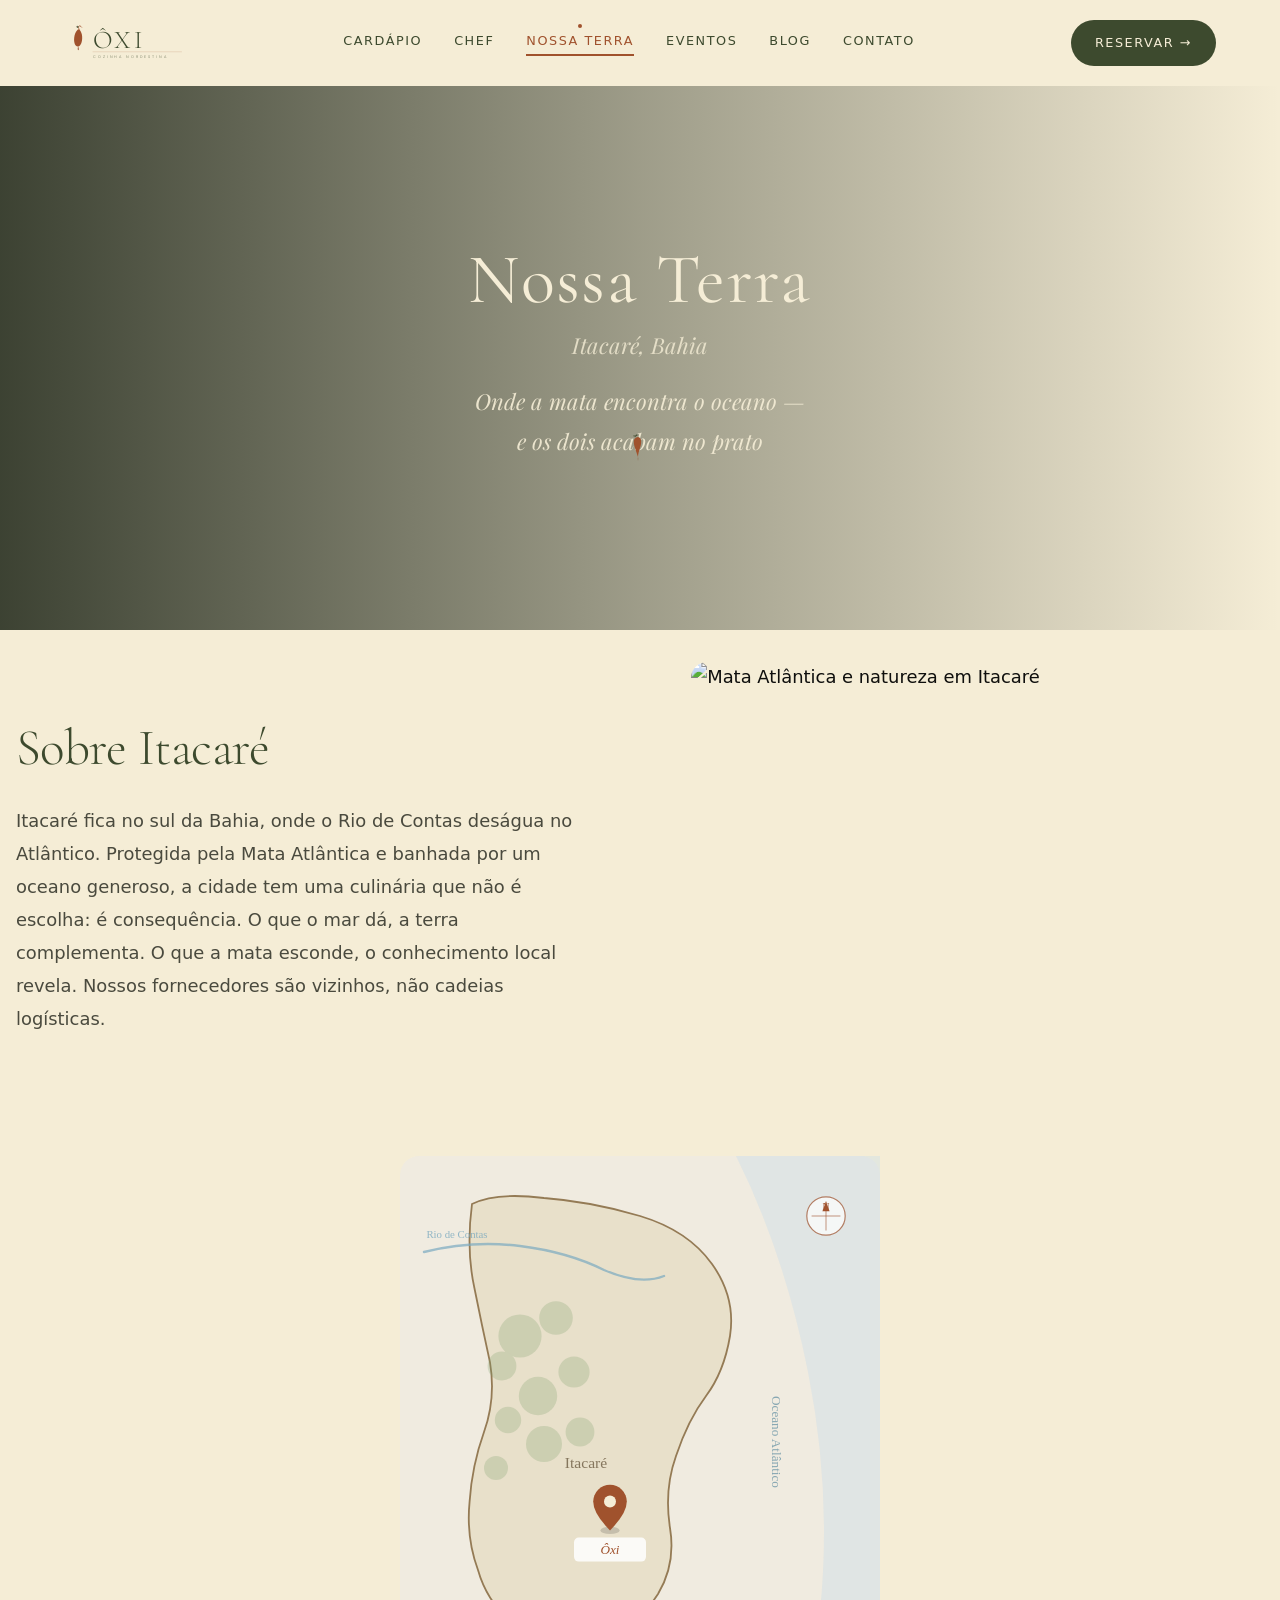
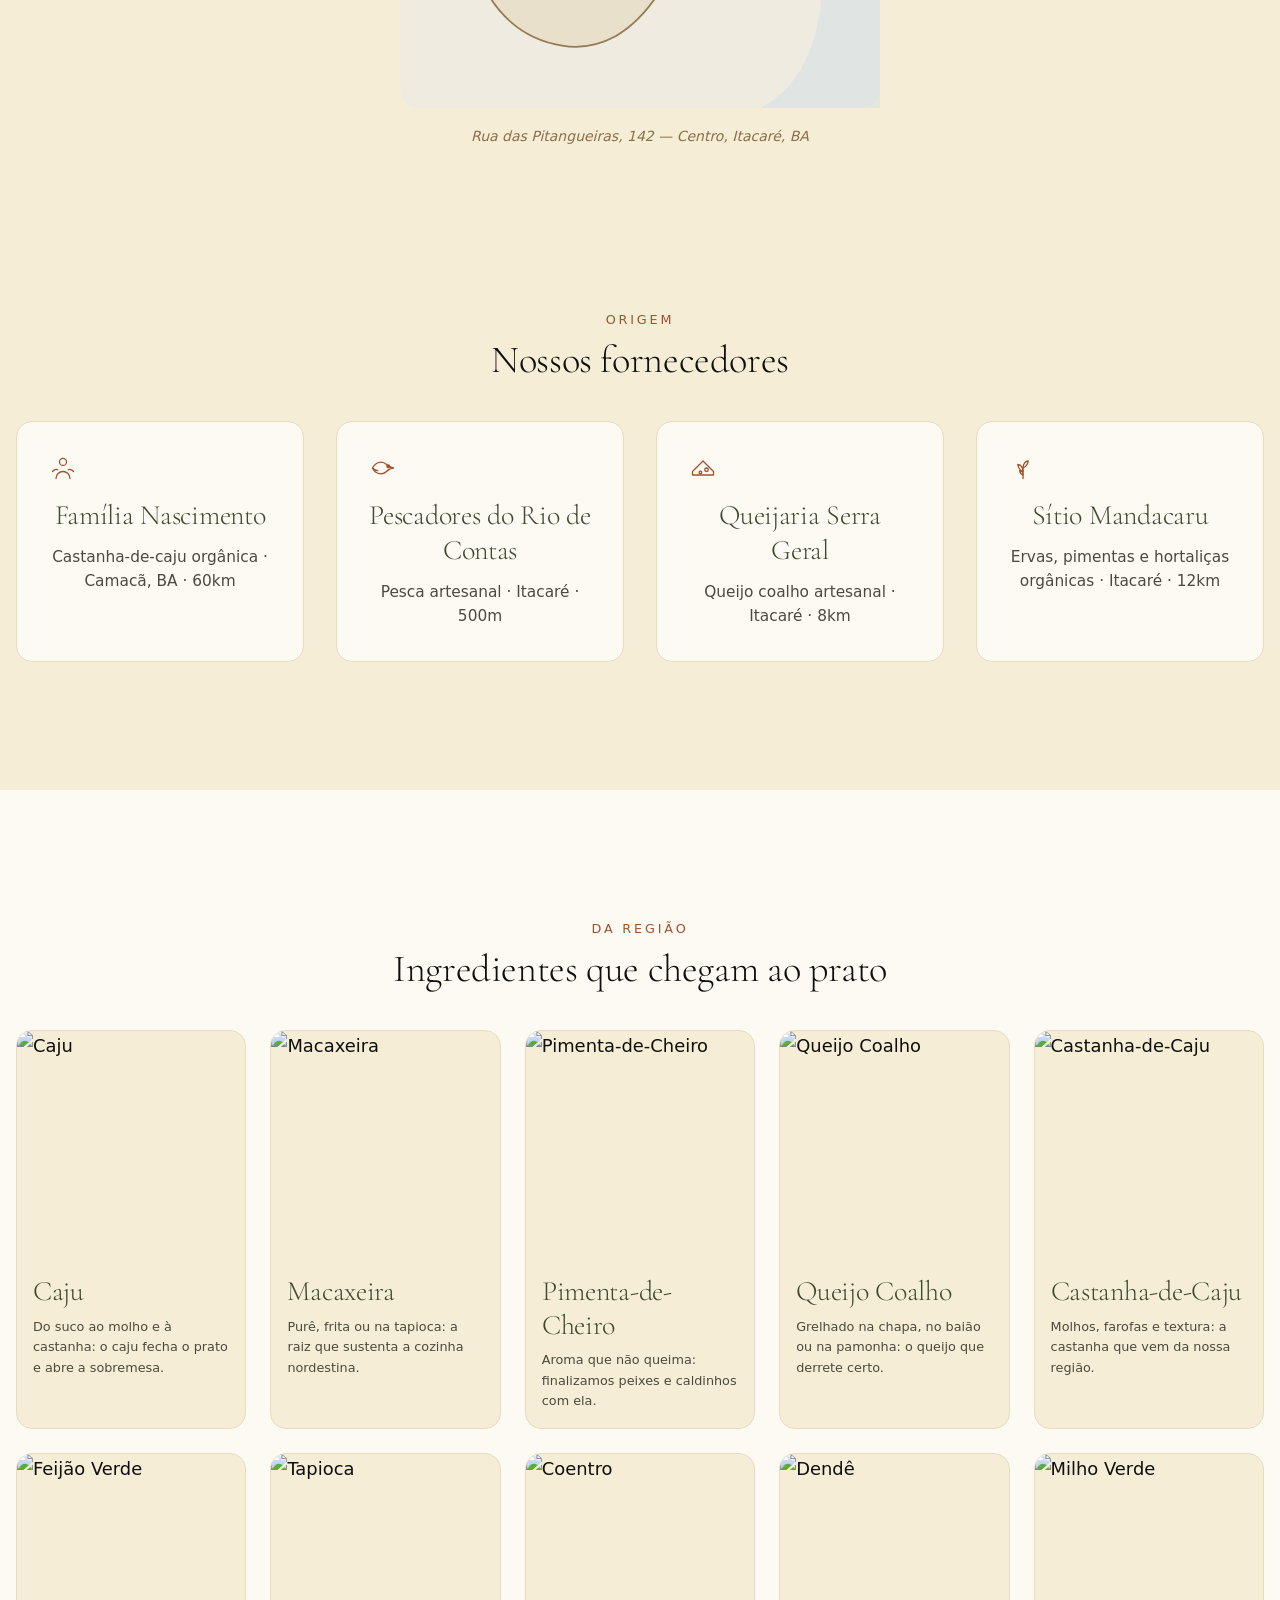
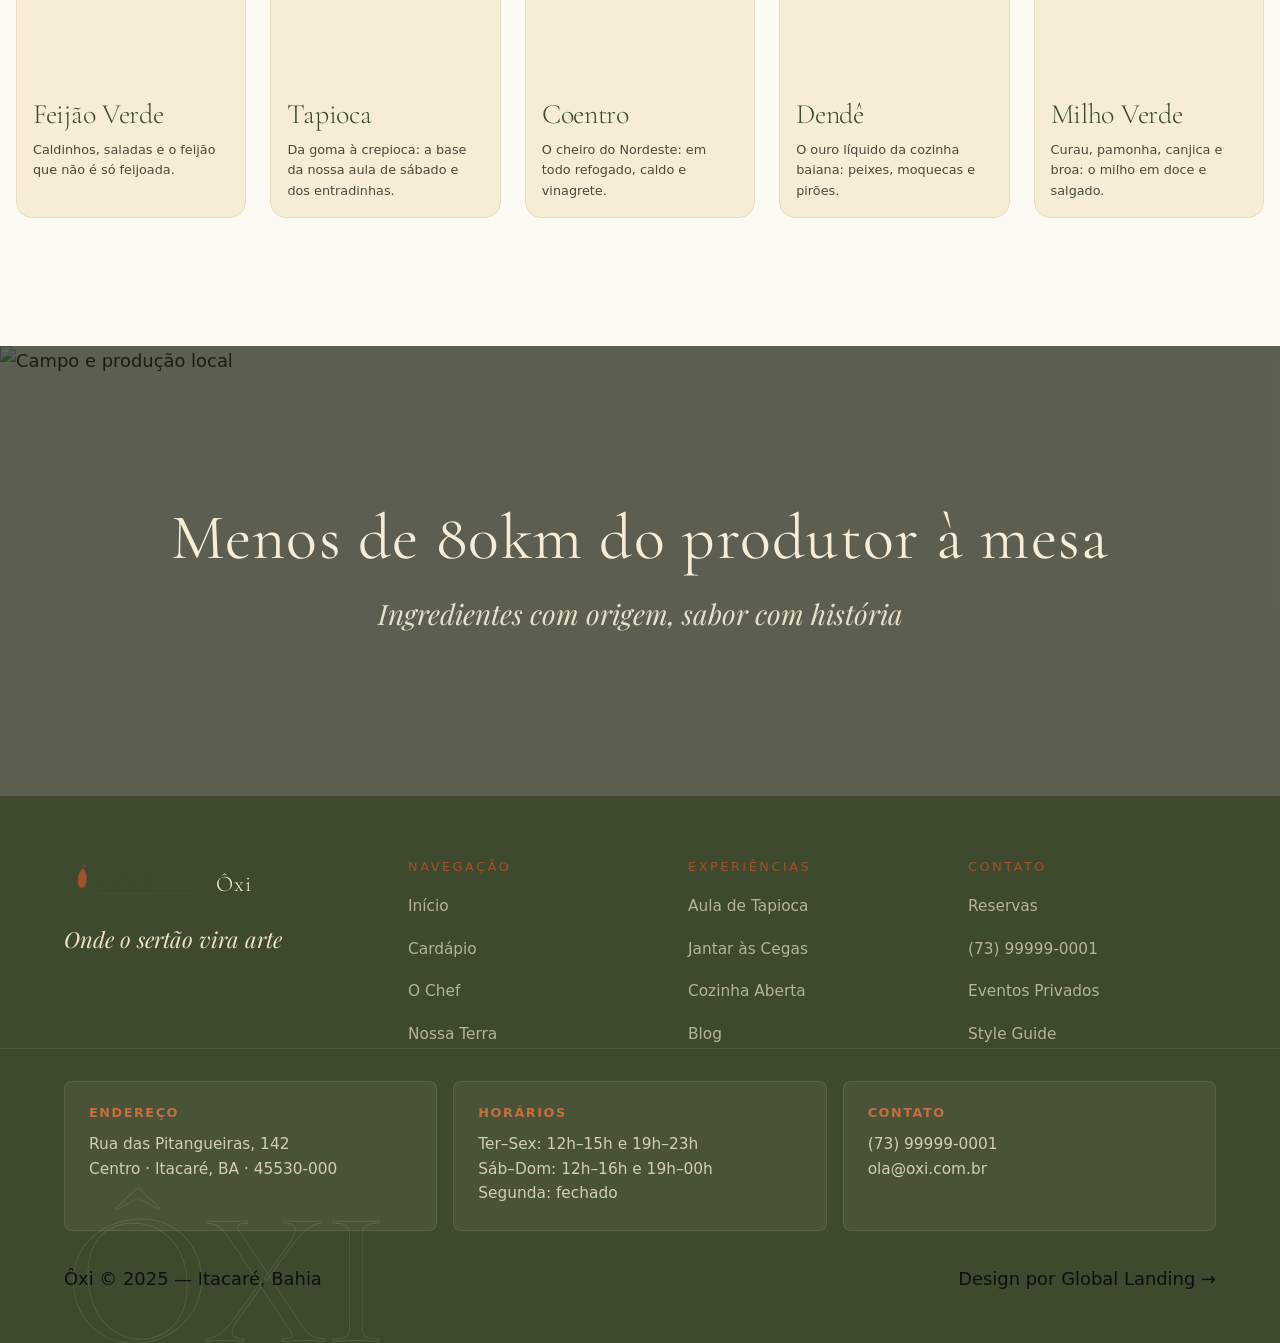
==== nossa-terra.html @ 1cceaacd "Initial commit: Oxi Cozinha Nordestina site Made-with: Cursor" ====
<!DOCTYPE html>
<html lang="pt-BR">
<head>
  <meta charset="UTF-8" />
  <meta name="viewport" content="width=device-width, initial-scale=1.0" />
  <title>Nossa Terra — Itacaré, Bahia | Ôxi Cozinha Nordestina</title>
  <meta name="description" content="Onde o Ôxi nasceu: Itacaré, sul da Bahia. Mata Atlântica, oceano e ingredientes a menos de 80km da mesa." />
  <meta name="theme-color" content="#3D4A2E" />
  <link rel="icon" type="image/svg+xml" href="assets/svg/favicon.svg" />
  <link rel="stylesheet" href="assets/css/reset.css" />
  <link rel="stylesheet" href="assets/css/variables.css" />
  <link rel="stylesheet" href="assets/css/typography.css" />
  <link rel="stylesheet" href="assets/css/style.css" />
  <link rel="stylesheet" href="assets/css/navbar.css" />
  <link rel="stylesheet" href="assets/css/footer.css" />
  <link rel="stylesheet" href="assets/css/preloader.css" />
  <link rel="stylesheet" href="assets/css/transitions.css" />
  <link rel="stylesheet" href="assets/css/home.css" />
  <link rel="stylesheet" href="assets/css/pages.css" />
</head>
<body>

<div id="custom-cursor" aria-hidden="true">
  <svg viewBox="0 0 28 28" fill="none">
    <path d="M14 3 C15 3,16.5 4,17 6 C17.5 8,17 11,16 14 C15 17,14 20,14 23 C13 20,12 17,11 14 C10 11,9.5 8,10 6 C10.5 4,13 3,14 3Z" fill="#A0522D"/>
    <path d="M14 1 C13 0,11.5 0.5,11 2 C10.5 1,9.5 1,9 2.5 C10 2,11 2.5,11 3.5 C11.5 2.5,12.5 2,14 1Z" fill="#3D4A2E" opacity="0.9"/>
    <path d="M14 23 C13.8 24.5,13.9 26,14 27 C14.1 26,14.2 24.5,14 23Z" fill="#8B3A1A"/>
  </svg>
</div>
<div id="page-transition" aria-hidden="true"></div>

<header class="navbar" role="banner">
  <div class="navbar__inner">
    <a href="index.html" class="navbar__logo" aria-label="Ôxi — Página Inicial">
      <svg xmlns="http://www.w3.org/2000/svg" viewBox="0 0 280 100" fill="none">
        <g transform="translate(10,8)">
          <path d="M30 6 C28 3,25 2,23 4.5 C22 6,23 9,24.5 10.5" stroke="#A0522D" stroke-width="1.8" stroke-linecap="round" fill="none"/>
          <path d="M23 4.5 C20 1.5,17 3.5,19 7 C20.5 9,23 8,23 4.5Z" fill="#3D4A2E" opacity="0.8"/>
          <path d="M24.5 10.5 C26 12,29 15.5,30.5 22 C32 28.5,31.5 36,29.5 42 C28 46.5,25 49.5,22 50 C19 50.5,16 48.5,14.5 44.5 C12.5 39,12.5 31.5,14 25 C15.5 18.5,19 13.5,21.5 11.5 C22.5 10.5,23.5 10.5,24.5 10.5Z" fill="#A0522D"/>
          <path d="M22 50 C21.5 52.5,21 55.5,21.5 57.5 C21.8 59,23 59,23.3 57.5 C23.8 55.5,23 52.5,22 50Z" fill="#8B3A1A"/>
        </g>
        <text x="65" y="62" font-family="'Cormorant Garamond',Georgia,serif" font-size="58" font-weight="300" letter-spacing="6" fill="#3D4A2E">ÔXI</text>
        <line x1="65" y1="70" x2="268" y2="70" stroke="#A0522D" stroke-width="0.7" opacity="0.5"/>
        <text x="65" y="83" font-family="'DM Sans','Helvetica Neue',sans-serif" font-size="8.5" font-weight="300" letter-spacing="4.5" fill="#3D4A2E" opacity="0.7">COZINHA NORDESTINA</text>
      </svg>
    </a>
    <nav class="navbar__nav" aria-label="Menu principal">
      <a href="cardapio.html" class="navbar__link">Cardápio</a>
      <a href="chef.html" class="navbar__link">Chef</a>
      <a href="nossa-terra.html" class="navbar__link">Nossa Terra</a>
      <a href="eventos.html" class="navbar__link">Eventos</a>
      <a href="blog/post-1.html" class="navbar__link">Blog</a>
      <a href="contato.html" class="navbar__link">Contato</a>
    </nav>
    <a href="contato.html" class="navbar__cta">Reservar →</a>
    <button class="navbar__hamburger" aria-label="Abrir menu" aria-expanded="false">
      <span></span><span></span><span></span>
    </button>
  </div>
</header>

<div class="navbar__fullmenu" role="dialog" aria-label="Menu de navegação">
  <div class="fullmenu__bg-text">NORDESTE</div>
  <nav class="fullmenu__nav">
    <a href="index.html"       class="fullmenu__link">Início</a>
    <a href="cardapio.html"    class="fullmenu__link">Cardápio</a>
    <a href="chef.html"        class="fullmenu__link">Chef</a>
    <a href="nossa-terra.html" class="fullmenu__link">Nossa Terra</a>
    <a href="eventos.html"     class="fullmenu__link">Eventos</a>
    <a href="blog/post-1.html" class="fullmenu__link">Blog</a>
    <a href="contato.html"     class="fullmenu__link">Contato</a>
  </nav>
  <div class="fullmenu__footer">
    <p>@oxirestaurante</p>
    <p>Itacaré, Bahia — Brasil</p>
  </div>
</div>

<main id="main-content">

  <!-- Hero Parallax 70vh -->
  <section class="page-hero page-hero--terra gsap-fade-up" aria-label="Nossa Terra">
    <div class="page-hero__bg page-hero__bg--parallax">
      <img src="https://images.unsplash.com/photo-1559494007-9f5847c49d94?w=1600&q=80&auto=format&fit=crop" alt="Costa de Itacaré, Bahia" loading="eager"/>
    </div>
    <div class="page-hero__overlay page-hero__overlay--left"></div>
    <div class="page-hero__content">
      <h1 class="page-hero__title">Nossa Terra</h1>
      <p class="page-hero__subtitle">Itacaré, Bahia</p>
      <p class="page-hero__phrase">Onde a mata encontra o oceano — e os dois acabam no prato</p>
    </div>
  </section>

  <!-- Sobre Itacaré (2 colunas: texto esquerda, imagem direita) -->
  <section class="terra-intro terra-intro--inverse section-padding gsap-fade-up" aria-labelledby="sobre-title">
    <div class="container">
      <div class="terra-intro__grid gsap-stagger">
        <div class="terra-intro__content gsap-stagger-item">
          <h2 id="sobre-title" class="terra-intro__title">Sobre Itacaré</h2>
          <p class="terra-intro__text">Itacaré fica no sul da Bahia, onde o Rio de Contas deságua no Atlântico. Protegida pela Mata Atlântica e banhada por um oceano generoso, a cidade tem uma culinária que não é escolha: é consequência. O que o mar dá, a terra complementa. O que a mata esconde, o conhecimento local revela. Nossos fornecedores são vizinhos, não cadeias logísticas.</p>
        </div>
        <div class="terra-intro__media gsap-stagger-item">
          <div class="terra-intro__img-wrap">
            <img src="https://images.unsplash.com/photo-1547036967-23d11aacaee0?w=800&q=80&auto=format&fit=crop" alt="Mata Atlântica e natureza em Itacaré" loading="lazy"/>
          </div>
        </div>
      </div>
    </div>
  </section>

  <!-- Localização -->
  <section class="nossa-terra-mapa section-padding" aria-label="Localização">
  <div class="container" style="display:flex; flex-direction:column; align-items:center; gap:1rem;">
    <svg viewBox="0 0 400 460" xmlns="http://www.w3.org/2000/svg"
      style="max-width:480px; width:100%;"
      aria-label="Mapa de Itacaré, Bahia">

      <!-- Oceano / fundo -->
      <rect width="400" height="460" fill="#f0ebe0" rx="16"/>

      <!-- Área do oceano -->
      <path d="M280 0 Q320 80 340 180 Q360 280 350 380 Q340 440 300 460 L400 460 L400 0 Z"
        fill="#c8dde8" opacity="0.4"/>

      <!-- Contorno da península de Itacaré (simplificado) -->
      <path d="
        M60 40
        Q80 30 120 35
        Q160 38 200 50
        Q240 62 260 90
        Q280 118 275 150
        Q270 180 255 200
        Q240 220 230 250
        Q220 278 225 310
        Q230 340 215 365
        Q200 388 180 400
        Q158 412 135 408
        Q110 404 92 388
        Q72 370 65 345
        Q55 318 58 288
        Q60 258 70 230
        Q80 202 75 172
        Q68 140 62 110
        Q55 78 60 40Z"
        fill="#e8dfc8" stroke="#8B6F47" stroke-width="1.5" opacity="0.9"/>

      <!-- Rio de Contas (linha azul ao norte) -->
      <path d="M20 80 Q60 70 100 75 Q140 80 170 95 Q200 108 220 100"
        fill="none" stroke="#7baac0" stroke-width="2" stroke-linecap="round" opacity="0.7"/>
      <text x="22" y="68" font-family="Georgia, serif" font-size="9"
        fill="#7baac0" opacity="0.8">Rio de Contas</text>

      <!-- Label Oceano -->
      <text x="310" y="200" font-family="Georgia, serif" font-size="11"
        fill="#5a8a9f" opacity="0.7" transform="rotate(90, 310, 200)">Oceano Atlântico</text>

      <!-- Mata Atlântica (textura pontilhada) -->
      <g fill="#7a9e6a" opacity="0.25">
        <circle cx="100" cy="150" r="18"/>
        <circle cx="130" cy="135" r="14"/>
        <circle cx="85" cy="175" r="12"/>
        <circle cx="115" cy="200" r="16"/>
        <circle cx="145" cy="180" r="13"/>
        <circle cx="90" cy="220" r="11"/>
        <circle cx="120" cy="240" r="15"/>
        <circle cx="150" cy="230" r="12"/>
        <circle cx="80" cy="260" r="10"/>
      </g>

      <!-- Pin de localização -->
      <g transform="translate(175, 280)">
        <!-- Sombra -->
        <ellipse cx="0" cy="32" rx="8" ry="3" fill="rgba(0,0,0,0.15)"/>
        <!-- Pin corpo -->
        <path d="M0 32 Q-14 18 -14 8 A14 14 0 0 1 14 8 Q14 18 0 32Z"
          fill="#A0522D"/>
        <!-- Pin centro -->
        <circle cx="0" cy="8" r="5" fill="#f5edd6"/>
      </g>

      <!-- Label Ôxi -->
      <rect x="145" y="318" width="60" height="20" rx="4"
        fill="white" opacity="0.85"/>
      <text x="175" y="332" font-family="Georgia, serif" font-size="11"
        fill="#A0522D" text-anchor="middle" font-style="italic">Ôxi</text>

      <!-- Label Itacaré -->
      <text x="155" y="260" font-family="Georgia, serif" font-size="13"
        fill="#5c4a30" text-anchor="middle" opacity="0.7">Itacaré</text>

      <!-- Bússola simples -->
      <g transform="translate(355, 50)">
        <circle cx="0" cy="0" r="16" fill="white" opacity="0.7"
          stroke="#A0522D" stroke-width="1"/>
        <text x="0" y="-5" font-size="8" text-anchor="middle"
          fill="#A0522D" font-family="Georgia">N</text>
        <line x1="0" y1="-12" x2="0" y2="12"
          stroke="#A0522D" stroke-width="1" opacity="0.5"/>
        <line x1="-12" y1="0" x2="12" y2="0"
          stroke="#A0522D" stroke-width="1" opacity="0.5"/>
        <polygon points="0,-12 -3,-4 3,-4" fill="#A0522D"/>
      </g>

    </svg>

    <p style="font-style:italic; font-size:0.875rem; color:#8B6F47; text-align:center;">
      Rua das Pitangueiras, 142 — Centro, Itacaré, BA
    </p>
  </div>
</section>

  <!-- Fornecedores (4 cards, fundo areia) -->
  <section class="terra-fornecedores section-padding gsap-fade-up" aria-labelledby="fornecedores-title">
    <div class="container">
      <div class="section-header" style="text-align: center;">
        <span class="overline">Origem</span>
        <h2 id="fornecedores-title">Nossos fornecedores</h2>
      </div>
      <div class="terra-fornecedores__grid gsap-stagger">
        <article class="terra-fornecedor gsap-stagger-item">
          <span class="terra-fornecedor__icon" aria-hidden="true" style="color: var(--cor-ferrugem);"><svg width="28" height="28" viewBox="0 0 32 32" fill="none" stroke="currentColor" stroke-width="1.5" stroke-linecap="round" stroke-linejoin="round"><circle cx="16" cy="9" r="4"/><path d="M8 28c0-4.4 3.6-8 8-8s8 3.6 8 8"/><path d="M4 20c2-2 4-3 6-2"/><path d="M28 20c-2-2-4-3-6-2"/></svg></span>
          <h3 class="terra-fornecedor__nome">Família Nascimento</h3>
          <p class="terra-fornecedor__desc">Castanha-de-caju orgânica · Camacã, BA · 60km</p>
        </article>
        <article class="terra-fornecedor gsap-stagger-item">
          <span class="terra-fornecedor__icon" aria-hidden="true" style="color: var(--cor-ferrugem);"><svg width="28" height="28" viewBox="0 0 32 32" fill="none" stroke="currentColor" stroke-width="1.5" stroke-linecap="round" stroke-linejoin="round"><path d="M4 16c4-8 12-8 16-4s8 4 8 4-4 0-8 4-12 4-16-4z"/><circle cx="22" cy="14" r="1.5" fill="currentColor"/><path d="M4 16c2 2 4 3 6 3"/></svg></span>
          <h3 class="terra-fornecedor__nome">Pescadores do Rio de Contas</h3>
          <p class="terra-fornecedor__desc">Pesca artesanal · Itacaré · 500m</p>
        </article>
        <article class="terra-fornecedor gsap-stagger-item">
          <span class="terra-fornecedor__icon" aria-hidden="true" style="color: var(--cor-ferrugem);"><svg width="28" height="28" viewBox="0 0 32 32" fill="none" stroke="currentColor" stroke-width="1.5" stroke-linecap="round" stroke-linejoin="round"><path d="M4 20L16 8l12 12v4H4v-4z"/><circle cx="20" cy="18" r="2"/><circle cx="13" cy="21" r="1.5"/></svg></span>
          <h3 class="terra-fornecedor__nome">Queijaria Serra Geral</h3>
          <p class="terra-fornecedor__desc">Queijo coalho artesanal · Itacaré · 8km</p>
        </article>
        <article class="terra-fornecedor gsap-stagger-item">
          <span class="terra-fornecedor__icon" aria-hidden="true" style="color: var(--cor-ferrugem);"><svg width="28" height="28" viewBox="0 0 32 32" fill="none" stroke="currentColor" stroke-width="1.5" stroke-linecap="round" stroke-linejoin="round"><path d="M16 28V16"/><path d="M16 20c0 0-5-2-6-8 3 0 6 3 6 8z"/><path d="M16 16c0 0 5-2 6-8-3 0-6 3-6 8z"/><path d="M16 24c0 0-3-1-4-5 2 0 4 2 4 5z"/></svg></span>
          <h3 class="terra-fornecedor__nome">Sítio Mandacaru</h3>
          <p class="terra-fornecedor__desc">Ervas, pimentas e hortaliças orgânicas · Itacaré · 12km</p>
        </article>
      </div>
    </div>
  </section>

  <!-- Ingredientes da região (grid magazine) -->
  <section class="terra-ingredientes section-padding gsap-fade-up" aria-labelledby="ingredientes-title">
    <div class="container">
      <div class="section-header" style="text-align: center;">
        <span class="overline">Da região</span>
        <h2 id="ingredientes-title">Ingredientes que chegam ao prato</h2>
      </div>
      <div class="terra-ingredientes__grid gsap-stagger">
        <article class="terra-ingrediente gsap-stagger-item">
          <div class="terra-ingrediente__img"><img src="https://upload.wikimedia.org/wikipedia/commons/thumb/5/50/Cajus.jpg/400px-Cajus.jpg" alt="Caju" loading="lazy"/></div>
          <h3 class="terra-ingrediente__nome">Caju</h3>
          <p class="terra-ingrediente__frase">Do suco ao molho e à castanha: o caju fecha o prato e abre a sobremesa.</p>
        </article>
        <article class="terra-ingrediente gsap-stagger-item">
          <div class="terra-ingrediente__img"><img src="https://upload.wikimedia.org/wikipedia/commons/thumb/5/54/Cassava-tapioca-plant-luca-galuzzi-2009.jpg/400px-Cassava-tapioca-plant-luca-galuzzi-2009.jpg" alt="Macaxeira" loading="lazy"/></div>
          <h3 class="terra-ingrediente__nome">Macaxeira</h3>
          <p class="terra-ingrediente__frase">Purê, frita ou na tapioca: a raiz que sustenta a cozinha nordestina.</p>
        </article>
        <article class="terra-ingrediente gsap-stagger-item">
          <div class="terra-ingrediente__img"><img src="https://upload.wikimedia.org/wikipedia/commons/thumb/a/a2/Capsicum_chinense_pods.jpg/400px-Capsicum_chinense_pods.jpg" alt="Pimenta-de-Cheiro" loading="lazy"/></div>
          <h3 class="terra-ingrediente__nome">Pimenta-de-Cheiro</h3>
          <p class="terra-ingrediente__frase">Aroma que não queima: finalizamos peixes e caldinhos com ela.</p>
        </article>
        <article class="terra-ingrediente gsap-stagger-item">
          <div class="terra-ingrediente__img"><img src="https://images.unsplash.com/photo-1486297678162-eb2a19b0a32d?w=400&q=80&auto=format&fit=crop" alt="Queijo Coalho" loading="lazy"/></div>
          <h3 class="terra-ingrediente__nome">Queijo Coalho</h3>
          <p class="terra-ingrediente__frase">Grelhado na chapa, no baião ou na pamonha: o queijo que derrete certo.</p>
        </article>
        <article class="terra-ingrediente gsap-stagger-item">
          <div class="terra-ingrediente__img"><img src="https://images.pexels.com/photos/1295572/pexels-photo-1295572.jpeg?w=400&h=300&fit=crop" alt="Castanha-de-Caju" loading="lazy"/></div>
          <h3 class="terra-ingrediente__nome">Castanha-de-Caju</h3>
          <p class="terra-ingrediente__frase">Molhos, farofas e textura: a castanha que vem da nossa região.</p>
        </article>
        <article class="terra-ingrediente gsap-stagger-item">
          <div class="terra-ingrediente__img"><img src="https://upload.wikimedia.org/wikipedia/commons/thumb/6/6c/Phaseolus_vulgaris_6.jpg/400px-Phaseolus_vulgaris_6.jpg" alt="Feijão Verde" loading="lazy"/></div>
          <h3 class="terra-ingrediente__nome">Feijão Verde</h3>
          <p class="terra-ingrediente__frase">Caldinhos, saladas e o feijão que não é só feijoada.</p>
        </article>
        <article class="terra-ingrediente gsap-stagger-item">
          <div class="terra-ingrediente__img"><img src="https://upload.wikimedia.org/wikipedia/commons/thumb/4/48/Tapioca_pearls.jpg/400px-Tapioca_pearls.jpg" alt="Tapioca" loading="lazy"/></div>
          <h3 class="terra-ingrediente__nome">Tapioca</h3>
          <p class="terra-ingrediente__frase">Da goma à crepioca: a base da nossa aula de sábado e dos entradinhas.</p>
        </article>
        <article class="terra-ingrediente gsap-stagger-item">
          <div class="terra-ingrediente__img"><img src="https://upload.wikimedia.org/wikipedia/commons/thumb/f/f7/Coriander_fresh_herb_dhania.jpg/400px-Coriander_fresh_herb_dhania.jpg" alt="Coentro" loading="lazy"/></div>
          <h3 class="terra-ingrediente__nome">Coentro</h3>
          <p class="terra-ingrediente__frase">O cheiro do Nordeste: em todo refogado, caldo e vinagrete.</p>
        </article>
        <article class="terra-ingrediente gsap-stagger-item">
          <div class="terra-ingrediente__img"><img src="https://images.unsplash.com/photo-1474979266404-7eaacbcd87c5?w=400&q=80&auto=format&fit=crop" alt="Dendê" loading="lazy"/></div>
          <h3 class="terra-ingrediente__nome">Dendê</h3>
          <p class="terra-ingrediente__frase">O ouro líquido da cozinha baiana: peixes, moquecas e pirões.</p>
        </article>
        <article class="terra-ingrediente gsap-stagger-item">
          <div class="terra-ingrediente__img"><img src="https://images.unsplash.com/photo-1551754655-cd27e38d2076?w=400&q=80&auto=format&fit=crop" alt="Milho Verde" loading="lazy"/></div>
          <h3 class="terra-ingrediente__nome">Milho Verde</h3>
          <p class="terra-ingrediente__frase">Curau, pamonha, canjica e broa: o milho em doce e salgado.</p>
        </article>
      </div>
    </div>
  </section>

  <!-- Parallax 80km -->
  <section class="terra-parallax-80 gsap-fade-up" aria-label="Do produtor à mesa">
    <div class="terra-parallax-80__bg">
      <img src="https://images.unsplash.com/photo-1500382017468-9049fed747ef?w=1920&q=80&auto=format&fit=crop" alt="Campo e produção local" loading="lazy"/>
    </div>
    <div class="terra-parallax-80__overlay"></div>
    <div class="terra-parallax-80__content">
      <p class="terra-parallax-80__frase">Menos de 80km do produtor à mesa</p>
      <p class="terra-parallax-80__sub">Ingredientes com origem, sabor com história</p>
    </div>
  </section>

</main>

<footer class="footer" role="contentinfo">
  <div class="footer__top">
    <div class="footer__brand">
      <a href="index.html" class="footer__logo" aria-label="Ôxi Inicio">
        <svg xmlns="http://www.w3.org/2000/svg" viewBox="0 0 280 100" fill="none" style="width:140px">
          <g transform="translate(10,8)">
            <path d="M30 6 C28 3,25 2,23 4.5 C22 6,23 9,24.5 10.5" stroke="#A0522D" stroke-width="1.8" stroke-linecap="round" fill="none"/>
            <path d="M23 4.5 C20 1.5,17 3.5,19 7 C20.5 9,23 8,23 4.5Z" fill="#3D4A2E" opacity="0.8"/>
            <path d="M24.5 10.5 C26 12,29 15.5,30.5 22 C32 28.5,31.5 36,29.5 42 C28 46.5,25 49.5,22 50 C19 50.5,16 48.5,14.5 44.5 C12.5 39,12.5 31.5,14 25 C15.5 18.5,19 13.5,21.5 11.5 C22.5 10.5,23.5 10.5,24.5 10.5Z" fill="#A0522D"/>
            <path d="M22 50 C21.5 52.5,21 55.5,21.5 57.5 C21.8 59,23 59,23.3 57.5 C23.8 55.5,23 52.5,22 50Z" fill="#8B3A1A"/>
          </g>
          <text x="65" y="62" font-family="'Cormorant Garamond',Georgia,serif" font-size="58" font-weight="300" letter-spacing="6" fill="#3D4A2E">ÔXI</text>
          <line x1="65" y1="70" x2="268" y2="70" stroke="#A0522D" stroke-width="0.7" opacity="0.5"/>
          <text x="65" y="83" font-family="'DM Sans',sans-serif" font-size="8.5" font-weight="300" letter-spacing="4.5" fill="#3D4A2E" opacity="0.7">COZINHA NORDESTINA</text>
        </svg>
        <span class="footer__logo-text">Ôxi</span>
      </a>
      <p class="footer__tagline">Onde o sertão vira arte</p>
      <div class="footer__social">
        <a href="#" aria-label="Instagram do Ôxi"><svg viewBox="0 0 24 24"><path d="M12 2.163c3.204 0 3.584.012 4.85.07 3.252.148 4.771 1.691 4.919 4.919.058 1.265.069 1.645.069 4.849 0 3.205-.012 3.584-.069 4.849-.149 3.225-1.664 4.771-4.919 4.919-1.266.058-1.644.07-4.85.07-3.204 0-3.584-.012-4.849-.07-3.26-.149-4.771-1.699-4.919-4.92-.058-1.265-.07-1.644-.07-4.849 0-3.204.013-3.583.07-4.849.149-3.227 1.664-4.771 4.919-4.919 1.266-.057 1.645-.069 4.849-.069zm0-2.163c-3.259 0-3.667.014-4.947.072-4.358.2-6.78 2.618-6.98 6.98-.059 1.281-.073 1.689-.073 4.948 0 3.259.014 3.668.072 4.948.2 4.358 2.618 6.78 6.98 6.98 1.281.058 1.689.072 4.948.072 3.259 0 3.668-.014 4.948-.072 4.354-.2 6.782-2.618 6.979-6.98.059-1.28.073-1.689.073-4.948 0-3.259-.014-3.667-.072-4.947-.196-4.354-2.617-6.78-6.979-6.98-1.281-.059-1.69-.073-4.949-.073zm0 5.838c-3.403 0-6.162 2.759-6.162 6.162s2.759 6.163 6.162 6.163 6.162-2.759 6.162-6.163c0-3.403-2.759-6.162-6.162-6.162zm0 10.162c-2.209 0-4-1.79-4-4 0-2.209 1.791-4 4-4s4 1.791 4 4c0 2.21-1.791 4-4 4zm6.406-11.845c-.796 0-1.441.645-1.441 1.44s.645 1.44 1.441 1.44c.795 0 1.439-.645 1.439-1.44s-.644-1.44-1.439-1.44z"/></svg></a>
        <a href="#" aria-label="TikTok do Ôxi"><svg viewBox="0 0 24 24"><path d="M19.59 6.69a4.83 4.83 0 01-3.77-4.25V2h-3.45v13.67a2.89 2.89 0 01-2.88 2.5 2.89 2.89 0 01-2.89-2.89 2.89 2.89 0 012.89-2.89c.28 0 .54.04.79.1V9.01a6.33 6.33 0 00-.79-.05 6.34 6.34 0 00-6.34 6.34 6.34 6.34 0 006.34 6.34 6.34 6.34 0 006.33-6.34V8.69a8.2 8.2 0 004.8 1.54V6.79a4.85 4.85 0 01-1.03-.1z"/></svg></a>
      </div>
    </div>
    <div class="footer__nav">
      <div class="footer__nav-col"><h5>Navegação</h5><ul><li><a href="index.html">Início</a></li><li><a href="cardapio.html">Cardápio</a></li><li><a href="chef.html">O Chef</a></li><li><a href="nossa-terra.html">Nossa Terra</a></li></ul></div>
      <div class="footer__nav-col"><h5>Experiências</h5><ul><li><a href="eventos.html">Aula de Tapioca</a></li><li><a href="eventos.html">Jantar às Cegas</a></li><li><a href="eventos.html">Cozinha Aberta</a></li><li><a href="blog/post-1.html">Blog</a></li></ul></div>
      <div class="footer__nav-col"><h5>Contato</h5><ul><li><a href="contato.html">Reservas</a></li><li><a href="tel:+5573999990001">(73) 99999-0001</a></li><li><a href="contato.html">Eventos Privados</a></li><li><a href="style-guide.html">Style Guide</a></li></ul></div>
    </div>
  </div>
  <div class="footer__address-cards">
    <div class="footer__address-card"><h4>Endereço</h4><p>Rua das Pitangueiras, 142<br/>Centro · Itacaré, BA · 45530-000</p></div>
    <div class="footer__address-card"><h4>Horários</h4><p>Ter–Sex: 12h–15h e 19h–23h<br/>Sáb–Dom: 12h–16h e 19h–00h<br/>Segunda: fechado</p></div>
    <div class="footer__address-card"><h4>Contato</h4><p><a href="tel:+5573999990001">(73) 99999-0001</a><br/><a href="mailto:ola@oxi.com.br">ola@oxi.com.br</a></p></div>
  </div>
  <div class="footer__giant-text" aria-hidden="true">ÔXI</div>
  <div class="footer__bottom">
    <p>Ôxi © 2025 — Itacaré, Bahia</p>
    <p>Design por <a href="https://globallanding.com.br" target="_blank" rel="noopener">Global Landing →</a></p>
  </div>
</footer>

<script src="https://cdnjs.cloudflare.com/ajax/libs/gsap/3.12.2/gsap.min.js"></script>
<script src="https://cdnjs.cloudflare.com/ajax/libs/gsap/3.12.2/ScrollTrigger.min.js"></script>
<script src="assets/js/preloader.js"></script>
<script src="assets/js/navbar.js"></script>
<script src="assets/js/cursor.js"></script>
<script src="assets/js/transitions.js"></script>
<script src="assets/js/animations.js"></script>
<script src="assets/js/marquee.js"></script>
<script src="assets/js/carousel.js"></script>
<script src="assets/js/main.js"></script>
<script src="https://cdn.jsdelivr.net/npm/alpinejs@3.13.0/dist/cdn.min.js" defer></script>
</body>
</html>
---- assets/css/variables.css ----
/* ============================================================
   ÔXI — COZINHA NORDESTINA
   Design System · Variables
   ============================================================ */

:root {

  /* ── CORES ─────────────────────────────────────────── */
  --verde-musgo:     #3D4A2E;
  --verde-escuro:    #1C2416;
  --verde-medio:     #2E3A22;
  --ferrugem:        #A0522D;
  --ferrugem-claro:  #C4703E;
  --areia:           #F5EDD6;
  --areia-escuro:    #E8DCBF;
  --areia-medio:     #EFE3C4;
  --branco:          #FDFAF4;
  --preto:           #0F0F0D;
  --cinza-texto:     #4A4A3E;
  --cinza-claro:     #8A8A78;

  /* Chalk / Quadro Negro */
  --quadro-bg:       #1C2416;
  --chalk-white:     #F0EAD6;
  --chalk-cream:     #D4C9A8;

  /* ── TIPOGRAFIA ─────────────────────────────────────── */
  --font-display:    'Cormorant Garamond', Georgia, serif;
  --font-script:     'Playfair Display', Georgia, serif;
  --font-body:       'Inter', system-ui, sans-serif;
  --font-chalk:      'Caveat', cursive;

  /* Escala tipográfica fluida */
  --text-xs:         clamp(0.75rem,  1vw,   0.875rem);
  --text-sm:         clamp(0.875rem, 1.2vw, 1rem);
  --text-base:       clamp(1rem,     1.4vw, 1.125rem);
  --text-lg:         clamp(1.125rem, 1.8vw, 1.375rem);
  --text-xl:         clamp(1.25rem,  2.2vw, 1.75rem);
  --text-2xl:        clamp(1.5rem,   3vw,   2.5rem);
  --text-3xl:        clamp(2rem,     4vw,   3.5rem);
  --text-4xl:        clamp(2.5rem,   5.5vw, 5rem);
  --text-hero:       clamp(4rem,     10vw,  11rem);
  --text-giant:      clamp(5rem,     15vw,  16rem);

  /* ── ESPAÇAMENTOS ───────────────────────────────────── */
  --space-1:   0.25rem;
  --space-2:   0.5rem;
  --space-3:   0.75rem;
  --space-4:   1rem;
  --space-5:   1.25rem;
  --space-6:   1.5rem;
  --space-8:   2rem;
  --space-10:  2.5rem;
  --space-12:  3rem;
  --space-16:  4rem;
  --space-20:  5rem;
  --space-24:  6rem;
  --space-32:  8rem;
  --space-40:  10rem;
  --space-48:  12rem;

  /* Seções */
  --section-padding-y:  clamp(5rem, 10vw, 9rem);
  --container-max:      1400px;
  --container-padding:  clamp(1.5rem, 5vw, 4rem);

  /* ── BORDAS & RAIOS ─────────────────────────────────── */
  --radius-sm:   4px;
  --radius-md:   8px;
  --radius-lg:   16px;
  --radius-xl:   24px;
  --radius-full: 9999px;

  /* ── SOMBRAS ────────────────────────────────────────── */
  --shadow-sm:   0 2px 8px rgba(15, 15, 13, 0.08);
  --shadow-md:   0 8px 24px rgba(15, 15, 13, 0.12);
  --shadow-lg:   0 20px 60px rgba(15, 15, 13, 0.18);
  --shadow-xl:   0 32px 80px rgba(15, 15, 13, 0.25);

  /* ── TRANSIÇÕES ─────────────────────────────────────── */
  --ease-out:      cubic-bezier(0.16, 1, 0.3, 1);
  --ease-in-out:   cubic-bezier(0.65, 0, 0.35, 1);
  --ease-bounce:   cubic-bezier(0.34, 1.56, 0.64, 1);
  --duration-fast: 200ms;
  --duration-base: 400ms;
  --duration-slow: 700ms;
  --duration-xslow: 1200ms;

  /* ── Z-INDEX ────────────────────────────────────────── */
  --z-base:      1;
  --z-raised:    10;
  --z-overlay:   100;
  --z-modal:     200;
  --z-navbar:    300;
  --z-menu:      350;
  --z-cursor:    500;
  --z-preloader: 1000;
}

/* Aliases usados em style.css, home.css, typography.css, transitions.css */
:root {
  --cor-verde-musgo:   var(--verde-musgo);
  --cor-ferrugem:      var(--ferrugem);
  --cor-areia:         var(--areia);
  --cor-branco:        var(--branco);
  --cor-preto:         var(--preto);
  --cor-cinza:         var(--cinza-texto);
  --cor-areia-escura:  var(--areia-escuro);
  --cor-verde-escuro:  var(--verde-escuro);
  --cor-ferrugem-dark: #8B3A1A;
  --cor-quadro:        var(--quadro-bg);
  --space-sm:          var(--space-2);
  --space-md:          var(--space-4);
  --space-lg:          var(--space-6);
  --space-xl:          var(--space-8);
  --space-2xl:         var(--space-12);
  --text-md:           clamp(1rem, 1.25vw, 1.125rem);
}
---- assets/css/typography.css ----
/* ============================================
   TIPOGRAFIA — ÔXI COZINHA NORDESTINA
   ============================================ */

/* Google Fonts Import */
@import url('https://fonts.googleapis.com/css2?family=Cormorant+Garamond:ital,wght@0,300;0,400;0,600;0,700;1,300;1,400;1,600&family=Playfair+Display:ital,wght@0,400;0,700;1,400;1,700&family=DM+Sans:ital,wght@0,300;0,400;0,500;1,300&family=Caveat:wght@400;600;700&display=swap');

/* ── HEADINGS ── */
h1, h2, h3, h4, h5, h6 {
  font-family: var(--font-display);
  font-weight: 300;
  line-height: 1.1;
  letter-spacing: -0.01em;
  color: var(--cor-preto);
}

h1 { font-size: var(--text-3xl); }
h2 { font-size: var(--text-2xl); }
h3 { font-size: var(--text-xl); }
h4 { font-size: var(--text-lg); }
h5 { font-size: var(--text-md); }
h6 { font-size: var(--text-base); }

/* ── BODY ── */
body {
  font-family: var(--font-body);
  font-size: var(--text-base);
  font-weight: 300;
  color: var(--cor-preto);
  background-color: var(--cor-areia);
}

p {
  line-height: 1.8;
  font-weight: 300;
  color: var(--cor-preto);
}

/* ── CLASSES UTILITÁRIAS DE TIPOGRAFIA ── */
.font-display  { font-family: var(--font-display); }
.font-script   { font-family: var(--font-script); }
.font-body     { font-family: var(--font-body); }
.font-chalk    { font-family: var(--font-chalk); }

.text-hero     { font-size: var(--text-hero); line-height: 0.92; letter-spacing: -0.02em; }
.text-4xl      { font-size: var(--text-4xl); line-height: 0.95; }
.text-3xl      { font-size: var(--text-3xl); }
.text-2xl      { font-size: var(--text-2xl); }
.text-xl       { font-size: var(--text-xl); }
.text-lg       { font-size: var(--text-lg); }
.text-md       { font-size: var(--text-md); }
.text-base     { font-size: var(--text-base); }
.text-sm       { font-size: var(--text-sm); }
.text-xs       { font-size: var(--text-xs); }

.italic        { font-style: italic; }
.weight-light  { font-weight: 300; }
.weight-normal { font-weight: 400; }
.weight-semi   { font-weight: 600; }
.weight-bold   { font-weight: 700; }

.tracking-wide  { letter-spacing: 0.1em; }
.tracking-wider { letter-spacing: 0.2em; }
.tracking-hero  { letter-spacing: 0.4em; }

.uppercase     { text-transform: uppercase; }
.small-caps    { font-variant: small-caps; letter-spacing: 0.12em; }

/* ── OVERLINE ── */
.overline {
  font-family: var(--font-body);
  font-size: var(--text-xs);
  font-weight: 400;
  letter-spacing: 0.22em;
  text-transform: uppercase;
  color: var(--cor-ferrugem);
}

/* ── SCRIPT ACCENT ── */
.script-accent {
  font-family: var(--font-script);
  font-style: italic;
  font-weight: 400;
  color: inherit;
}

/* ── BG TEXT DECORATIVO (estilo Fuga) ── */
.bg-text {
  font-family: var(--font-display);
  font-size: clamp(6rem, 18vw, 20rem);
  font-weight: 700;
  color: var(--cor-areia-escura);
  position: absolute;
  pointer-events: none;
  user-select: none;
  z-index: 0;
  white-space: nowrap;
  line-height: 1;
  overflow: hidden;
}

.bg-text--dark {
  color: rgba(245, 237, 214, 0.06);
}
---- assets/css/style.css ----
/* ============================================
   STYLE.CSS — ÔXI COZINHA NORDESTINA
   Utilitários, layout e componentes base
   ============================================ */

main#main-content {
  padding-top: 72px;
}

/* ── CONTAINER ── */
.container {
  width: 100%;
  max-width: 1280px;
  margin: 0 auto;
  padding: 0 var(--space-md);
}

.container--narrow {
  max-width: 860px;
  margin: 0 auto;
  padding: 0 var(--space-md);
}

.container--wide {
  max-width: 1440px;
  margin: 0 auto;
  padding: 0 var(--space-md);
}

/* ── CORES UTILITÁRIAS ── */
.text-verde     { color: var(--cor-verde-musgo); }
.text-ferrugem  { color: var(--cor-ferrugem); }
.text-areia     { color: var(--cor-areia); }
.text-branco    { color: var(--cor-branco); }
.text-cinza     { color: var(--cor-cinza); }

.bg-verde       { background-color: var(--cor-verde-musgo); }
.bg-ferrugem    { background-color: var(--cor-ferrugem); }
.bg-areia       { background-color: var(--cor-areia); }
.bg-areia-esc   { background-color: var(--cor-areia-escura); }
.bg-quadro      { background-color: var(--cor-quadro); }

/* ── GRID ── */
.grid-2 { display: grid; grid-template-columns: repeat(2, 1fr); gap: var(--space-md); }
.grid-3 { display: grid; grid-template-columns: repeat(3, 1fr); gap: var(--space-md); }
.grid-4 { display: grid; grid-template-columns: repeat(4, 1fr); gap: var(--space-md); }

/* ── FLEX ── */
.flex         { display: flex; }
.flex-center  { display: flex; align-items: center; justify-content: center; }
.flex-between { display: flex; align-items: center; justify-content: space-between; }
.flex-col     { display: flex; flex-direction: column; }
.gap-sm       { gap: var(--space-sm); }
.gap-md       { gap: var(--space-md); }
.gap-lg       { gap: var(--space-lg); }

/* ── ESPAÇAMENTO ── */
.section-padding { padding: var(--space-xl) 0; }
.section-padding--lg { padding: var(--space-2xl) 0; }

/* ── BOTÕES ── */
.btn {
  display: inline-flex;
  align-items: center;
  gap: 0.5rem;
  padding: 0.9rem 2.2rem;
  font-family: var(--font-body);
  font-size: var(--text-sm);
  font-weight: 400;
  letter-spacing: 0.12em;
  text-transform: uppercase;
  border-radius: var(--radius-sm);
  transition: all var(--duration-base) var(--ease-out);
  cursor: pointer;
  position: relative;
  overflow: hidden;
}

.btn::after {
  content: '';
  position: absolute;
  inset: 0;
  background: rgba(255,255,255,0.08);
  transform: translateX(-100%);
  transition: transform var(--duration-base) var(--ease-out);
}

.btn:hover::after { transform: translateX(0); }

.btn--primary {
  background: var(--cor-verde-musgo);
  color: var(--cor-areia);
}
.btn--primary:hover { background: var(--cor-verde-escuro); transform: translateY(-1px); box-shadow: var(--shadow-md); }

.btn--secondary {
  background: var(--cor-ferrugem);
  color: var(--cor-areia);
}
.btn--secondary:hover { background: var(--cor-ferrugem-dark); transform: translateY(-1px); box-shadow: var(--shadow-md); }

.btn--outline {
  background: transparent;
  color: var(--cor-areia);
  border: 1px solid rgba(245,237,214,0.6);
}
.btn--outline:hover { background: var(--cor-areia); color: var(--cor-verde-musgo); border-color: var(--cor-areia); }

.btn--outline-dark {
  background: transparent;
  color: var(--cor-verde-musgo);
  border: 1px solid var(--cor-verde-musgo);
}
.btn--outline-dark:hover { background: var(--cor-verde-musgo); color: var(--cor-areia); }

.btn--text {
  padding: 0;
  background: none;
  color: var(--cor-verde-musgo);
  letter-spacing: 0.08em;
  border-bottom: 1px solid transparent;
  border-radius: 0;
}
.btn--text:hover { border-bottom-color: var(--cor-ferrugem); color: var(--cor-ferrugem); }

/* ── OVERLINE + TÍTULO PADRÃO ── */
.section-header { margin-bottom: var(--space-lg); }
.section-header .overline { display: block; margin-bottom: var(--space-sm); }
.section-header h2 { position: relative; z-index: 1; }

/* ── CARD BASE ── */
.card {
  background: var(--cor-branco);
  border-radius: var(--radius-md);
  overflow: hidden;
  transition: transform var(--duration-base) var(--ease-out), box-shadow var(--duration-base) var(--ease-out);
}
.card:hover { transform: translateY(-4px); box-shadow: var(--shadow-lg); }

.card__image {
  width: 100%;
  aspect-ratio: 4/3;
  object-fit: cover;
  display: block;
  transition: transform var(--duration-slow) var(--ease-out);
}
.card:hover .card__image { transform: scale(1.04); }

.card__body { padding: var(--space-md); }
.card__tag {
  font-family: var(--font-body);
  font-size: var(--text-xs);
  font-weight: 500;
  letter-spacing: 0.18em;
  text-transform: uppercase;
  color: var(--cor-ferrugem);
  margin-bottom: 0.6rem;
}
.card__title { font-size: var(--text-lg); margin-bottom: 0.8rem; }
.card__text { font-size: var(--text-sm); color: var(--cor-cinza); line-height: 1.75; }

/* ── DIVISOR DECORATIVO ── */
.divider {
  width: 60px;
  height: 1px;
  background: var(--cor-ferrugem);
  margin: var(--space-md) 0;
}

.divider--center { margin: var(--space-md) auto; }

/* ── OVERFLOW OCULTO ── */
.overflow-hidden { overflow: hidden; }

/* ── POSICIONAMENTO ── */
.relative { position: relative; }
.absolute { position: absolute; }

/* ── IMAGEM COVER ── */
.img-cover {
  width: 100%;
  height: 100%;
  object-fit: cover;
  display: block;
}

/* ── VISIBILIDADE ANIMAÇÃO (GSAP inicial) ── */
.gsap-hidden {
  opacity: 0;
  transform: translateY(40px);
}

/* ── CURSOR PERSONALIZADO (ativo apenas com cursor.js) ── */
body.custom-cursor-active,
body.custom-cursor-active * {
  cursor: none;
}

#custom-cursor {
  position: fixed;
  top: 0; left: 0;
  width: 28px; height: 28px;
  pointer-events: none;
  z-index: var(--z-cursor);
  transform: translate(-50%, -50%);
  transition: transform 0.15s var(--ease-out), opacity 0.2s;
  mix-blend-mode: normal;
}

#custom-cursor svg {
  width: 100%; height: 100%;
  transition: transform 0.2s var(--ease-out);
}

#custom-cursor.cursor-hover svg { transform: scale(1.5); }
#custom-cursor.cursor-image { opacity: 0.7; }

/* ── TRANSIÇÃO DE PÁGINA ── */
#page-transition {
  position: fixed;
  inset: 0;
  background: var(--cor-verde-musgo);
  z-index: var(--z-preloader);
  transform: translateY(100%);
  pointer-events: none;
}

/* ── UTILITÁRIOS ── */
.sr-only {
  position: absolute;
  width: 1px; height: 1px;
  padding: 0; margin: -1px;
  overflow: hidden;
  clip: rect(0,0,0,0);
  white-space: nowrap;
  border-width: 0;
}

@media (max-width: 768px) {
  body { cursor: auto; }
  #custom-cursor { display: none; }
  .grid-2, .grid-3, .grid-4 { grid-template-columns: 1fr; }
  .section-padding { padding: var(--space-lg) 0; }
  .section-padding--lg { padding: var(--space-xl) 0; }
}
---- assets/css/navbar.css ----
/* ============================================================
   ÔXI — COZINHA NORDESTINA
   Componentes · Navbar
   ============================================================ */

/* ── NAVBAR ─────────────────────────────────────────────── */
.navbar {
  background-color: var(--cor-areia) !important;
  position: fixed;
  top: 0;
  left: 0;
  right: 0;
  z-index: var(--z-navbar);
  padding: var(--space-5) 0;
  transition: padding var(--duration-base) var(--ease-out),
              background var(--duration-base) var(--ease-out),
              box-shadow var(--duration-base) var(--ease-out);
}

.navbar.scrolled {
  background: var(--areia);
  padding: var(--space-4) 0;
  box-shadow: 0 2px 20px rgba(15, 15, 13, 0.08);
}

.navbar__inner {
  display: flex;
  align-items: center;
  justify-content: space-between;
  gap: var(--space-8);
  max-width: 1280px;
  margin: 0 auto;
  padding: 0 var(--container-padding);
}

/* Logo */
.navbar__logo {
  flex-shrink: 0;
  display: flex;
  align-items: center;
  z-index: calc(var(--z-navbar) + 1);
}
.navbar__logo svg {
  height: 44px;
  width: auto;
  transition: opacity var(--duration-base) var(--ease-out);
}
.navbar__logo:hover svg { opacity: 0.8; }

/* Nav Links */
.navbar__links,
.navbar__nav {
  display: flex;
  align-items: center;
  gap: var(--space-8);
}

.navbar__link {
  font-family: var(--font-body);
  font-size: var(--text-xs);
  font-weight: 500;
  letter-spacing: 0.12em;
  text-transform: uppercase;
  color: var(--verde-musgo);
  position: relative;
  padding-bottom: var(--space-1);
  transition: color var(--duration-fast) var(--ease-out);
}

.navbar__link::after {
  content: '';
  position: absolute;
  bottom: 0;
  left: 0;
  width: 0;
  height: 1.5px;
  background: var(--ferrugem);
  transition: width var(--duration-base) var(--ease-out);
}

.navbar__link:hover,
.navbar__link.active {
  color: var(--ferrugem);
}

.navbar__link:hover::after,
.navbar__link.active::after {
  width: 100%;
}

/* Active dot indicator */
.navbar__link.active::before {
  content: '';
  position: absolute;
  top: -6px;
  left: 50%;
  transform: translateX(-50%);
  width: 4px;
  height: 4px;
  border-radius: 50%;
  background: var(--ferrugem);
}

/* CTA reservar */
.navbar__cta {
  display: inline-flex;
  align-items: center;
  gap: var(--space-2);
  font-family: var(--font-body);
  font-size: var(--text-xs);
  font-weight: 500;
  letter-spacing: 0.12em;
  text-transform: uppercase;
  color: var(--areia);
  background: var(--verde-musgo);
  padding: var(--space-3) var(--space-6);
  border-radius: var(--radius-full);
  transition: background var(--duration-base) var(--ease-out),
              transform var(--duration-fast) var(--ease-out);
  flex-shrink: 0;
}
.navbar__cta:hover {
  background: var(--ferrugem);
  transform: translateY(-1px);
}

/* Hamburger */
.navbar__hamburger {
  display: none;
  flex-direction: column;
  gap: 5px;
  z-index: calc(var(--z-navbar) + 1);
  padding: var(--space-2);
}
.navbar__hamburger span {
  display: block;
  width: 24px;
  height: 1.5px;
  background: var(--verde-musgo);
  transition: transform var(--duration-base) var(--ease-out),
              opacity var(--duration-fast) var(--ease-out),
              width var(--duration-base) var(--ease-out);
  transform-origin: center;
}

/* Hamburger estado aberto */
.navbar__hamburger.open span:nth-child(1) {
  transform: translateY(6.5px) rotate(45deg);
  background: var(--areia);
}
.navbar__hamburger.open span:nth-child(2) {
  opacity: 0;
  width: 0;
}
.navbar__hamburger.open span:nth-child(3) {
  transform: translateY(-6.5px) rotate(-45deg);
  background: var(--areia);
}

/* ── MENU MOBILE FULLSCREEN ─────────────────────────────── */
.mobile-menu,
.navbar__fullmenu {
  position: fixed;
  inset: 0;
  background: var(--verde-musgo);
  z-index: var(--z-menu);
  display: flex;
  flex-direction: column;
  justify-content: center;
  align-items: flex-start;
  padding: var(--space-24) var(--container-padding);
  clip-path: circle(0% at calc(100% - 2.5rem) 2.5rem);
  transition: clip-path 0.7s var(--ease-out);
  pointer-events: none;
}

.mobile-menu.open,
.navbar__fullmenu.open {
  clip-path: circle(150% at calc(100% - 2.5rem) 2.5rem);
  pointer-events: all;
}

.fullmenu__bg-text {
  position: absolute;
  font-family: var(--font-display);
  font-size: clamp(4rem, 15vw, 12rem);
  font-weight: 400;
  color: rgba(245, 237, 214, 0.06);
  pointer-events: none;
  user-select: none;
  top: 50%;
  left: 50%;
  transform: translate(-50%, -50%);
  white-space: nowrap;
}

.fullmenu__nav {
  display: flex;
  flex-direction: column;
  gap: var(--space-4);
  margin-bottom: var(--space-12);
  position: relative;
  z-index: 1;
}

.fullmenu__link {
  font-family: var(--font-display);
  font-size: clamp(2rem, 6vw, 3.5rem);
  font-weight: 400;
  color: var(--areia);
  line-height: 1;
  opacity: 0;
  transform: translateY(30px);
  transition: opacity var(--duration-slow) var(--ease-out),
              transform var(--duration-slow) var(--ease-out),
              color var(--duration-fast) var(--ease-out);
}

.navbar__fullmenu.open .fullmenu__link {
  opacity: 1;
  transform: translateY(0);
}

.navbar__fullmenu.open .fullmenu__link:nth-child(1) { transition-delay: 0.15s; }
.navbar__fullmenu.open .fullmenu__link:nth-child(2) { transition-delay: 0.20s; }
.navbar__fullmenu.open .fullmenu__link:nth-child(3) { transition-delay: 0.25s; }
.navbar__fullmenu.open .fullmenu__link:nth-child(4) { transition-delay: 0.30s; }
.navbar__fullmenu.open .fullmenu__link:nth-child(5) { transition-delay: 0.35s; }
.navbar__fullmenu.open .fullmenu__link:nth-child(6) { transition-delay: 0.40s; }
.navbar__fullmenu.open .fullmenu__link:nth-child(7) { transition-delay: 0.45s; }

.fullmenu__link:hover { color: var(--ferrugem-claro); }

.fullmenu__footer {
  position: relative;
  z-index: 1;
  opacity: 0;
  transition: opacity var(--duration-slow) var(--ease-out) 0.5s;
}
.navbar__fullmenu.open .fullmenu__footer {
  opacity: 0.6;
}
.fullmenu__footer p {
  font-family: var(--font-body);
  font-size: var(--text-xs);
  letter-spacing: 0.1em;
  text-transform: uppercase;
  color: var(--areia-escuro);
}

.mobile-menu__links {
  display: flex;
  flex-direction: column;
  gap: var(--space-4);
  margin-bottom: var(--space-12);
}

.mobile-menu__link {
  font-family: var(--font-display);
  font-size: clamp(2.5rem, 8vw, 5rem);
  font-weight: 400;
  color: var(--areia);
  line-height: 1;
  opacity: 0;
  transform: translateY(30px);
  transition: opacity var(--duration-slow) var(--ease-out),
              transform var(--duration-slow) var(--ease-out),
              color var(--duration-fast) var(--ease-out);
}

.mobile-menu.open .mobile-menu__link {
  opacity: 1;
  transform: translateY(0);
}

.mobile-menu.open .mobile-menu__link:nth-child(1) { transition-delay: 0.15s; }
.mobile-menu.open .mobile-menu__link:nth-child(2) { transition-delay: 0.20s; }
.mobile-menu.open .mobile-menu__link:nth-child(3) { transition-delay: 0.25s; }
.mobile-menu.open .mobile-menu__link:nth-child(4) { transition-delay: 0.30s; }
.mobile-menu.open .mobile-menu__link:nth-child(5) { transition-delay: 0.35s; }
.mobile-menu.open .mobile-menu__link:nth-child(6) { transition-delay: 0.40s; }

.mobile-menu__link:hover { color: var(--ferrugem-claro); }

.mobile-menu__footer {
  opacity: 0;
  transition: opacity var(--duration-slow) var(--ease-out) 0.5s;
}
.mobile-menu.open .mobile-menu__footer {
  opacity: 0.5;
}
.mobile-menu__footer p {
  font-family: var(--font-body);
  font-size: var(--text-xs);
  letter-spacing: 0.1em;
  text-transform: uppercase;
  color: var(--areia-escuro);
}

/* ── NAVBAR HERO (apenas index.html: transparente no topo, sólida ao scroll) ── */
.navbar--hero {
  background: transparent !important;
}
.navbar--hero .navbar__link,
.navbar--hero .navbar__hamburger span {
  color: var(--areia);
}
.navbar--hero.scrolled {
  background: var(--areia) !important;
}
.navbar--hero.scrolled .navbar__link {
  color: var(--verde-musgo);
}
.navbar--hero.scrolled .navbar__hamburger span {
  background: var(--verde-musgo);
}

/* ── RESPONSIVE ─────────────────────────────────────────── */
@media (max-width: 1024px) {
  .navbar__links,
  .navbar__nav { display: none; }
  .navbar__cta.desktop-only { display: none; }
  .navbar__hamburger { display: flex; }
}
---- assets/css/footer.css ----
/* ============================================================
   ÔXI — COZINHA NORDESTINA
   Componentes · Footer
   ============================================================ */

.footer {
  background: var(--verde-musgo);
  color: var(--areia);
  position: relative;
  overflow: hidden;
}

/* ── GIANT TEXT BACKGROUND ──────────────────────────────── */
.footer__giant-text {
  font-family: var(--font-display);
  font-size: var(--text-giant);
  font-weight: 400;
  line-height: 0.85;
  color: transparent;
  -webkit-text-stroke: 1px rgba(245, 237, 214, 0.12);
  text-stroke: 1px rgba(245, 237, 214, 0.12);
  position: absolute;
  bottom: -0.1em;
  left: var(--container-padding);
  pointer-events: none;
  user-select: none;
  letter-spacing: -0.02em;
}

/* ── FOOTER BODY ────────────────────────────────────────── */
.footer__body,
.footer__top {
  position: relative;
  z-index: var(--z-raised);
  padding-top: var(--space-24);
  padding-bottom: var(--space-12);
  max-width: 1280px;
  margin: 0 auto;
  padding-left: var(--container-padding);
  padding-right: var(--container-padding);
}

.footer__top {
  display: grid;
  grid-template-columns: 280px 1fr;
  gap: var(--space-16);
  padding: var(--space-16) var(--container-padding) 0;
  max-width: var(--container-max);
  margin: 0 auto;
}

.footer__nav {
  display: grid;
  grid-template-columns: repeat(3, 1fr);
  gap: var(--space-8);
}

.footer__nav-col h5 {
  font-family: var(--font-body);
  font-size: var(--text-xs);
  letter-spacing: 0.2em;
  text-transform: uppercase;
  color: var(--cor-ferrugem);
  margin-bottom: var(--space-4);
}

.footer__nav-col ul {
  list-style: none;
  display: flex;
  flex-direction: column;
  gap: var(--space-3);
}

.footer__nav-col a {
  font-size: var(--text-sm);
  color: rgba(245, 237, 214, 0.65);
  transition: color var(--duration-fast);
}
.footer__nav-col a:hover { color: var(--cor-areia); }

.footer__address-cards {
  display: grid;
  grid-template-columns: repeat(3, 1fr);
  gap: 1rem;
  padding: 0 var(--container-padding) var(--space-8);
  max-width: var(--container-max);
  margin: 0 auto;
  border-top: 1px solid rgba(245, 237, 214, 0.1);
  padding-top: var(--space-8);
}

.footer__address-card {
  padding: var(--space-6);
  background: rgba(245, 237, 214, 0.06);
  border-radius: var(--radius-md);
  border: 1px solid rgba(245, 237, 214, 0.1);
}

.footer__address-card h4 {
  font-family: var(--font-body);
  font-size: var(--text-xs);
  font-weight: 600;
  letter-spacing: 0.12em;
  text-transform: uppercase;
  color: var(--ferrugem-claro);
  margin-bottom: var(--space-3);
}

.footer__address-card p {
  font-size: var(--text-sm);
  color: rgba(245, 237, 214, 0.8);
  line-height: 1.6;
  margin: 0;
}

.footer__address-card a {
  color: inherit;
  transition: color var(--duration-fast);
}
.footer__address-card a:hover {
  color: var(--ferrugem-claro);
}

.footer__grid {
  display: grid;
  grid-template-columns: 1.2fr 0.8fr 0.8fr 1fr;
  gap: var(--space-12);
  padding-bottom: var(--space-16);
  border-bottom: 1px solid rgba(245, 237, 214, 0.15);
  margin-bottom: var(--space-12);
}

/* Col 1 — Logo + Tagline */
.footer__brand {}

.footer__logo {
  display: flex;
  align-items: center;
  gap: 0.75rem;
  margin-bottom: 1rem;
}
.footer__logo svg,
.footer__logo img {
  height: 48px;
  width: auto;
}
.footer__logo-text {
  font-family: var(--font-display);
  font-size: 1.4rem;
  color: var(--areia);
  letter-spacing: 0.05em;
}

.footer__tagline {
  font-family: var(--font-script);
  font-style: italic;
  font-size: var(--text-lg);
  color: var(--areia-medio);
  line-height: 1.4;
  max-width: 240px;
  margin-bottom: var(--space-8);
}

.footer__social {
  display: flex;
  gap: var(--space-4);
}
.footer__social-link {
  width: 40px;
  height: 40px;
  border: 1px solid rgba(245, 237, 214, 0.3);
  border-radius: var(--radius-full);
  display: flex;
  align-items: center;
  justify-content: center;
  transition: background var(--duration-base) var(--ease-out),
              border-color var(--duration-base) var(--ease-out);
}
.footer__social-link:hover {
  background: var(--ferrugem);
  border-color: var(--ferrugem);
}
.footer__social-link svg {
  width: 16px;
  height: 16px;
  fill: var(--areia);
}

/* Col 2 & 3 — Navegação */
.footer__nav-title {
  font-family: var(--font-body);
  font-size: var(--text-xs);
  font-weight: 600;
  letter-spacing: 0.15em;
  text-transform: uppercase;
  color: var(--ferrugem-claro);
  margin-bottom: var(--space-6);
}

.footer__nav-list {
  display: flex;
  flex-direction: column;
  gap: var(--space-3);
}

.footer__nav-link {
  font-family: var(--font-body);
  font-size: var(--text-sm);
  color: rgba(245, 237, 214, 0.7);
  transition: color var(--duration-fast) var(--ease-out),
              transform var(--duration-fast) var(--ease-out);
  display: inline-block;
}
.footer__nav-link:hover {
  color: var(--areia);
  transform: translateX(4px);
}

/* Col 4 — Contato */
.footer__contact-item {
  display: flex;
  flex-direction: column;
  gap: var(--space-1);
  margin-bottom: var(--space-5);
}
.footer__contact-label {
  font-size: var(--text-xs);
  font-weight: 500;
  letter-spacing: 0.1em;
  text-transform: uppercase;
  color: var(--ferrugem-claro);
}
.footer__contact-value {
  font-size: var(--text-sm);
  color: rgba(245, 237, 214, 0.8);
  line-height: 1.5;
}

/* ── FOOTER BOTTOM ──────────────────────────────────────── */
.footer__bottom {
  display: flex;
  align-items: center;
  justify-content: space-between;
  gap: var(--space-4);
  flex-wrap: wrap;
  max-width: 1280px;
  margin: 0 auto;
  padding: 0 var(--container-padding) var(--space-12);
}

.footer__copy {
  font-size: var(--text-xs);
  color: rgba(245, 237, 214, 0.45);
  letter-spacing: 0.05em;
}

.footer__credit {
  font-size: var(--text-xs);
  color: rgba(245, 237, 214, 0.45);
  letter-spacing: 0.05em;
  transition: color var(--duration-fast) var(--ease-out);
}
.footer__credit:hover { color: var(--ferrugem-claro); }

/* ── GIANT TEXT SPACER ──────────────────────────────────── */
.footer__giant-spacer {
  height: clamp(5rem, 12vw, 14rem);
}

/* ── RESPONSIVE ─────────────────────────────────────────── */
@media (max-width: 1024px) {
  .footer__grid,
  .footer__top {
    grid-template-columns: 1fr 1fr;
    gap: var(--space-10);
  }
  .footer__brand {
    grid-column: 1 / -1;
  }
  .footer__address-cards {
    grid-template-columns: 1fr;
  }
}

@media (max-width: 640px) {
  .footer__grid {
    grid-template-columns: 1fr;
    gap: var(--space-8);
  }
  .footer__bottom {
    flex-direction: column;
    align-items: flex-start;
    gap: var(--space-2);
  }
  .footer__giant-text {
    font-size: clamp(5rem, 25vw, 10rem);
  }
}
---- assets/css/preloader.css ----
/* ============================================================
   ÔXI — COZINHA NORDESTINA
   Componentes · Preloader & Cursor & Page Transition
   ============================================================ */

/* ── PRELOADER ──────────────────────────────────────────── */
.preloader {
  position: fixed;
  inset: 0;
  z-index: var(--z-preloader);
  background: var(--verde-musgo);
  display: flex;
  flex-direction: column;
  align-items: center;
  justify-content: center;
  gap: var(--space-6);
}

.preloader__logo {
  opacity: 0;
  animation: preloader-logo-in 0.8s var(--ease-out) 0.3s forwards;
}

.preloader__logo svg {
  height: 80px;
  width: auto;
}

.preloader__pepper {
  animation: preloader-pepper-wiggle 1s ease-in-out 1.2s 2;
}

.preloader__progress {
  width: 120px;
  height: 1px;
  background: rgba(245, 237, 214, 0.2);
  overflow: hidden;
  margin-top: var(--space-4);
}

.preloader__progress-bar {
  height: 100%;
  width: 0%;
  background: var(--ferrugem);
  animation: preloader-progress 1.5s var(--ease-out) 0.5s forwards;
}

.preloader__tagline {
  font-family: var(--font-script);
  font-style: italic;
  font-size: var(--text-lg);
  color: rgba(245, 237, 214, 0.6);
  opacity: 0;
  animation: preloader-logo-in 0.6s var(--ease-out) 0.8s forwards;
}

/* Saída do preloader */
.preloader.exit {
  transform: translateY(-100%);
  transition: transform 0.8s var(--ease-in-out) 0.2s;
}

@keyframes preloader-logo-in {
  from { opacity: 0; transform: translateY(20px); }
  to   { opacity: 1; transform: translateY(0); }
}

@keyframes preloader-pepper-wiggle {
  0%, 100% { transform: rotate(0deg); }
  20%       { transform: rotate(-12deg); }
  40%       { transform: rotate(12deg); }
  60%       { transform: rotate(-8deg); }
  80%       { transform: rotate(8deg); }
}

@keyframes preloader-progress {
  from { width: 0%; }
  to   { width: 100%; }
}

/* ── PAGE TRANSITION OVERLAY ────────────────────────────── */
.page-transition {
  position: fixed;
  inset: 0;
  z-index: calc(var(--z-preloader) - 1);
  background: var(--verde-musgo);
  transform: translateY(100%);
  pointer-events: none;
}

.page-transition.entering {
  animation: transition-enter 0.5s var(--ease-in-out) forwards;
  pointer-events: all;
}

.page-transition.leaving {
  animation: transition-leave 0.5s var(--ease-out) forwards;
}

@keyframes transition-enter {
  from { transform: translateY(100%); }
  to   { transform: translateY(0%); }
}

@keyframes transition-leave {
  from { transform: translateY(0%); }
  to   { transform: translateY(-100%); }
}

/* ── CURSOR CUSTOMIZADO ─────────────────────────────────── */
.custom-cursor {
  position: fixed;
  z-index: var(--z-cursor);
  pointer-events: none;
  top: 0;
  left: 0;
  transform: translate(-50%, -50%);
  transition: transform 0.1s linear;
}

.custom-cursor__pepper {
  width: 32px;
  height: 32px;
  transition: transform var(--duration-base) var(--ease-bounce),
              opacity var(--duration-fast) var(--ease-out);
}

.custom-cursor__dot {
  width: 6px;
  height: 6px;
  border-radius: 50%;
  background: var(--ferrugem);
  position: absolute;
  top: 50%;
  left: 50%;
  transform: translate(-50%, -50%);
  transition: transform var(--duration-base) var(--ease-bounce);
}

/* Estado hover */
.custom-cursor.hovering .custom-cursor__pepper {
  transform: scale(1.4) rotate(-15deg);
}

.custom-cursor.hovering .custom-cursor__dot {
  transform: translate(-50%, -50%) scale(0);
}

/* Esconde em dispositivos touch */
@media (hover: none) {
  .custom-cursor { display: none; }
}

/* ── SCROLL INDICATOR ────────────────────────────────────── */
.scroll-indicator {
  position: absolute;
  bottom: var(--space-10);
  left: 50%;
  transform: translateX(-50%);
  display: flex;
  flex-direction: column;
  align-items: center;
  gap: var(--space-3);
  opacity: 0.6;
  animation: scroll-bounce 2s ease-in-out infinite;
}

.scroll-indicator__text {
  font-size: var(--text-xs);
  letter-spacing: 0.2em;
  text-transform: uppercase;
  color: var(--areia);
  font-weight: 500;
}

.scroll-indicator__line {
  width: 1px;
  height: 48px;
  background: linear-gradient(to bottom, var(--areia), transparent);
  position: relative;
  overflow: hidden;
}

.scroll-indicator__line::after {
  content: '';
  position: absolute;
  top: -100%;
  left: 0;
  width: 100%;
  height: 100%;
  background: var(--ferrugem);
  animation: scroll-line 2s ease-in-out infinite;
}

@keyframes scroll-bounce {
  0%, 100% { transform: translateX(-50%) translateY(0); }
  50%       { transform: translateX(-50%) translateY(8px); }
}

@keyframes scroll-line {
  0%   { top: -100%; }
  100% { top: 100%; }
}
---- assets/css/transitions.css ----
/* ============================================
   TRANSITIONS.CSS — ÔXI COZINHA NORDESTINA
   ============================================ */

/* Overlay de transição de página */
#page-transition {
  position: fixed;
  inset: 0;
  background: var(--cor-verde-musgo);
  z-index: 9998;
  transform: translateY(100%);
  pointer-events: none;
  will-change: transform;
}

/* Estado inicial das páginas */
.page-content {
  opacity: 1;
  transition: opacity 0.3s ease;
}

/* Campos de formulário com erro */
.field-error {
  border-color: var(--cor-ferrugem) !important;
  box-shadow: 0 0 0 2px rgba(160, 82, 45, 0.2) !important;
}

/* Formulário - mensagem de sucesso */
.form__success {
  display: none;
  flex-direction: column;
  align-items: center;
  justify-content: center;
  text-align: center;
  padding: var(--space-lg);
  min-height: 300px;
}

.form__success h3 {
  font-family: var(--font-display);
  font-size: var(--text-2xl);
  color: var(--cor-areia);
  margin-bottom: var(--space-sm);
  line-height: 1.2;
}

.form__success p {
  font-family: var(--font-body);
  font-size: var(--text-sm);
  color: rgba(245,237,214,0.75);
  max-width: 400px;
  line-height: 1.8;
}

.form__success .success-logo {
  width: 60px;
  margin-bottom: var(--space-md);
  opacity: 0.8;
}

/* Hover images overlay */
.image-overlay-wrap {
  position: relative;
  overflow: hidden;
}

.image-overlay-wrap .overlay {
  position: absolute;
  inset: 0;
  background: rgba(61,74,46,0.7);
  opacity: 0;
  display: flex;
  align-items: flex-end;
  padding: 1.5rem;
  transition: opacity var(--duration-base) var(--ease-out);
}

.image-overlay-wrap:hover .overlay { opacity: 1; }
.image-overlay-wrap:hover img { transform: scale(1.05); }

.image-overlay-wrap img {
  transition: transform var(--duration-slow) var(--ease-out);
  width: 100%;
  height: 100%;
  object-fit: cover;
}

.overlay__text {
  color: var(--cor-areia);
  font-family: var(--font-display);
  font-size: var(--text-md);
  transform: translateY(10px);
  transition: transform var(--duration-base) var(--ease-out);
}

.image-overlay-wrap:hover .overlay__text {
  transform: translateY(0);
}
---- assets/css/home.css ----
/* ============================================
   HOME.CSS — ÔXI COZINHA NORDESTINA
   Estilos específicos da homepage
   ============================================ */

/* ── HERO ── */
.hero {
  position: relative;
  min-height: 100svh;
  display: flex;
  align-items: center;
  justify-content: center;
  overflow: hidden;
  margin-top: -72px;
  padding-top: 72px;
}

.hero__bg {
  position: absolute;
  inset: 0;
  z-index: 0;
  overflow: hidden;
}

.hero__bg-img {
  width: 100%;
  height: 100%;
  object-fit: cover;
  object-position: center;
  display: block;
}

.hero__overlay {
  position: absolute;
  inset: 0;
  background: linear-gradient(
    to bottom,
    rgba(29,36,22,0.52) 0%,
    rgba(29,36,22,0.38) 50%,
    rgba(29,36,22,0.68) 100%
  );
  z-index: 1;
}

.hero__content {
  position: relative;
  z-index: 2;
  text-align: center;
  padding: var(--space-md);
  max-width: 900px;
}

/* Frase manifesto SVG */
.hero__phrase { margin-bottom: 1.5rem; }
.hero__phrase-svg { width: clamp(260px, 60vw, 500px); margin: 0 auto; }
.hero__phrase-text {
  animation: strokeReveal 2s ease forwards;
  animation-delay: 0.5s;
}
@keyframes strokeReveal {
  to { stroke-dashoffset: 0; opacity: 1; }
}

/* Título hero */
.hero__title {
  font-family: var(--font-display);
  font-size: var(--text-hero);
  font-weight: 300;
  color: var(--cor-areia);
  letter-spacing: 0.06em;
  line-height: 0.9;
  margin-bottom: 1rem;
}

.hero__title .letter {
  display: inline-block;
  opacity: 0;
  transform: translateY(60px);
}

/* Subtítulo */
.hero__subtitle {
  font-family: var(--font-body);
  font-size: var(--text-xs);
  letter-spacing: 0.45em;
  text-transform: uppercase;
  color: rgba(245,237,214,0.65);
  margin-bottom: var(--space-md);
  opacity: 0;
}

/* Botões hero */
.hero__btns {
  display: flex;
  gap: 1rem;
  justify-content: center;
  flex-wrap: wrap;
  opacity: 0;
}

/* Scroll indicator */
.hero__scroll {
  position: absolute;
  bottom: 2.5rem;
  left: 50%;
  transform: translateX(-50%);
  z-index: 2;
  display: flex;
  flex-direction: column;
  align-items: center;
  gap: 0.5rem;
  opacity: 0;
}
.hero__scroll span {
  font-family: var(--font-body);
  font-size: 0.6rem;
  letter-spacing: 0.3em;
  text-transform: uppercase;
  color: rgba(245,237,214,0.5);
}
.scroll-dot { animation: scrollBounce 1.5s ease-in-out infinite; }
@keyframes scrollBounce {
  0%,100% { transform: translateY(0); }
  50%      { transform: translateY(4px); }
}

/* ── MARQUEE ── */
.marquee-section {
  padding: 1.2rem 0;
  overflow: hidden;
  border-top: 1px solid rgba(245,237,214,0.08);
  border-bottom: 1px solid rgba(245,237,214,0.08);
}

.marquee { overflow: hidden; white-space: nowrap; }
.marquee__track {
  display: inline-flex;
  align-items: center;
  white-space: nowrap;
  will-change: transform;
  animation: marquee-scroll 45s linear infinite;
}
.marquee__inner {
  display: inline-flex;
  align-items: center;
  gap: 1.5rem;
  white-space: nowrap;
  flex-shrink: 0;
}
@keyframes marquee-scroll {
  0% { transform: translateX(0); }
  100% { transform: translateX(-50%); }
}

.marquee__inner span {
  font-family: var(--font-display);
  font-size: clamp(1.1rem, 2.5vw, 1.8rem);
  font-weight: 300;
  letter-spacing: 0.06em;
  color: var(--cor-areia);
}

.marquee__dot { color: var(--cor-ferrugem) !important; font-size: 0.9rem !important; }
.marquee__giro {
  font-style: italic;
  color: rgba(245,237,214,0.65) !important;
  font-family: var(--font-script) !important;
}

/* ── MANIFESTO ── */
.manifesto__grid {
  display: grid;
  grid-template-columns: 1fr 1fr;
  gap: var(--space-xl);
  align-items: center;
}

.manifesto__title {
  font-size: var(--text-3xl);
  line-height: 1.05;
}

.manifesto__script {
  display: block;
  font-size: var(--text-2xl);
  color: var(--cor-ferrugem);
  margin-top: 0.4rem;
}

.manifesto__text {
  font-size: var(--text-md);
  line-height: 1.9;
  color: var(--cor-cinza);
}

.manifesto__cta { margin-top: var(--space-md); }

/* ── DESTAQUES ── */
.destaques__grid {
  display: grid;
  grid-template-columns: repeat(3, 1fr);
  gap: var(--space-md);
}

.destaque-card {
  display: block;
  cursor: pointer;
  transition: transform var(--duration-base) var(--ease-out);
}
.destaque-card:hover { transform: translateY(-6px); }

.destaque-card__img {
  width: 100%;
  aspect-ratio: 3/4;
  overflow: hidden;
  border-radius: var(--radius-md);
  margin-bottom: 1.2rem;
}

.destaque-card__img img {
  width: 100%; height: 100%;
  object-fit: cover;
  transition: transform var(--duration-slow) var(--ease-out);
}
.destaque-card:hover .destaque-card__img img { transform: scale(1.06); }

.destaque-card__body .card__tag { display: block; margin-bottom: 0.4rem; }
.destaque-card__body h3 {
  font-family: var(--font-display);
  font-size: var(--text-xl);
  color: var(--cor-verde-musgo);
  margin-bottom: 0.6rem;
}
.destaque-card__body p { font-size: var(--text-sm); color: var(--cor-cinza); }

/* ── PRATOS ASSINATURA ── */
.pratos__grid {
  display: grid;
  grid-template-columns: repeat(4, 1fr);
  gap: 1.5rem;
  margin-bottom: var(--space-lg);
}

.prato-card { cursor: pointer; }

.prato-card__img {
  width: 100%;
  aspect-ratio: 3/4;
  overflow: hidden;
  border-radius: var(--radius-md);
  margin-bottom: 1rem;
}

.prato-card__img img {
  width: 100%; height: 100%;
  object-fit: cover;
  transition: transform var(--duration-slow) var(--ease-out);
}
.prato-card:hover .prato-card__img img { transform: scale(1.07); }

.prato-card__hover { color: var(--cor-areia); font-size: var(--text-sm); line-height: 1.7; }

.prato-card__body h4 {
  font-family: var(--font-display);
  font-size: var(--text-lg);
  color: var(--cor-verde-musgo);
  margin-bottom: 0.3rem;
}

.prato-card__tag {
  font-family: var(--font-body);
  font-size: var(--text-xs);
  letter-spacing: 0.15em;
  text-transform: uppercase;
  color: var(--cor-ferrugem);
}

.pratos__cta { text-align: center; }

/* ── CHEF PREVIEW ── */
.chef-preview { position: relative; overflow: hidden; }
.chef-preview__bg { left: -2%; top: 10%; }
.chef-preview__grid {
  display: grid;
  grid-template-columns: 1fr 1fr;
  gap: var(--space-xl);
  align-items: center;
}

.chef-preview__img {
  position: relative;
  border-radius: var(--radius-md);
  overflow: hidden;
  aspect-ratio: 4/5;
}
.chef-preview__img img {
  width: 100%;
  height: 100%;
  object-fit: cover;
  object-position: top;
  display: block;
}

.chef-preview__img-caption {
  position: absolute;
  bottom: 0; left: 0; right: 0;
  background: linear-gradient(to top, rgba(29,36,22,0.85), transparent);
  padding: 2rem 1.5rem 1.2rem;
  color: rgba(245,237,214,0.75);
  font-size: var(--text-sm);
}

/* ── GALERIA ── */
.galeria__grid {
  display: grid;
  grid-template-columns: repeat(3, 1fr);
  grid-auto-rows: 280px;
  gap: 1rem;
  margin-top: var(--space-lg);
}

.galeria__item {
  border-radius: var(--radius-md);
  overflow: hidden;
  position: relative;
}

.galeria__item img {
  width: 100%;
  height: 100%;
  object-fit: cover;
  display: block;
  transition: transform var(--duration-slow) var(--ease-out);
}

.galeria__item:hover img { transform: scale(1.05); }

.galeria__item--tall {
  grid-row: span 2;
}

.galeria__item--wide {
  grid-column: span 2;
}

/* ── NOSSA TERRA PREVIEW ── */
.nossa-terra-preview {
  position: relative;
  min-height: 80vh;
  display: flex;
  align-items: center;
  overflow: hidden;
}

.nossa-terra-preview__bg {
  position: absolute;
  inset: 0;
  overflow: hidden;
}
.nossa-terra-preview__bg img {
  width: 100%;
  height: 100%;
  object-fit: cover;
  display: block;
}

.nossa-terra-preview__overlay {
  position: absolute;
  inset: 0;
  background: linear-gradient(to right, rgba(29,36,22,0.82) 0%, rgba(29,36,22,0.35) 70%);
}

.nossa-terra-preview__content { position: relative; z-index: 2; }
.nossa-terra-preview__content h2 { font-size: var(--text-3xl); line-height: 1.1; margin-bottom: var(--space-sm); }

/* ── EVENTOS ── */
.eventos__grid {
  display: grid;
  grid-template-columns: repeat(3, 1fr);
  gap: var(--space-md);
}

.evento-card {
  border: 1px solid rgba(61,74,46,0.15);
  border-radius: var(--radius-md);
  padding: 2rem;
  background: var(--cor-branco);
  transition: transform var(--duration-base) var(--ease-out), box-shadow var(--duration-base);
}
.evento-card:hover { transform: translateY(-4px); box-shadow: var(--shadow-md); }

.evento-card__icon {
  width: 48px;
  height: 48px;
  margin-bottom: 1.5rem;
  display: block;
}
.evento-card__icon svg {
  width: 100%;
  height: 100%;
}

.evento-card h3 {
  font-family: var(--font-display);
  font-size: var(--text-lg);
  color: var(--cor-verde-musgo);
  margin-bottom: 0.7rem;
}

.evento-card p {
  font-size: var(--text-sm);
  color: var(--cor-cinza);
  line-height: 1.75;
  margin-bottom: 1.2rem;
}

/* ── DEPOIMENTOS ── */
.carousel { position: relative; overflow: hidden; }

.carousel__track {
  position: relative;
  display: flex;
  transition: transform 0.6s var(--ease-out);
  min-height: 300px;
}

.carousel__slide {
  flex: 0 0 100%;
  min-width: 100%;
  display: flex;
  align-items: center;
  justify-content: center;
  padding: var(--space-md);
  box-sizing: border-box;
}

.depoimento { text-align: center; padding: 0 var(--space-md); }

.depoimento__text {
  font-family: var(--font-script);
  font-style: italic;
  font-size: var(--text-lg);
  color: var(--cor-verde-musgo);
  line-height: 1.7;
  margin-bottom: var(--space-md);
}

.depoimento__footer {
  display: flex;
  flex-direction: column;
  align-items: center;
  gap: 0.2rem;
}

.depoimento__footer strong {
  font-family: var(--font-body);
  font-weight: 500;
  font-size: var(--text-sm);
  color: var(--cor-verde-musgo);
}

.depoimento__footer span {
  font-size: var(--text-xs);
  color: var(--cor-cinza);
  letter-spacing: 0.1em;
}

.carousel__controls {
  display: flex;
  justify-content: center;
  align-items: center;
  gap: 1.5rem;
  margin-top: var(--space-lg);
}

.carousel__prev, .carousel__next {
  font-family: var(--font-body);
  font-size: 1.2rem;
  color: var(--cor-verde-musgo);
  background: none;
  border: 1px solid rgba(61,74,46,0.3);
  width: 40px; height: 40px;
  border-radius: 50%;
  display: flex; align-items: center; justify-content: center;
  transition: all var(--duration-fast);
}
.carousel__prev:hover, .carousel__next:hover {
  background: var(--cor-verde-musgo);
  color: var(--cor-areia);
}

.carousel__dots { display: flex; gap: 0.5rem; }

.carousel__dot {
  width: 6px; height: 6px;
  border-radius: 50%;
  background: rgba(61,74,46,0.25);
  transition: all var(--duration-fast);
}
.carousel__dot.active {
  background: var(--cor-ferrugem);
  transform: scale(1.3);
}

/* ── BLOG GRID ── */
.blog__grid {
  display: grid;
  grid-template-columns: repeat(3, 1fr);
  gap: var(--space-md);
}

/* ── RESERVA CTA ── */
.form-reserva__grid {
  display: grid;
  grid-template-columns: repeat(2, 1fr);
  gap: 1rem;
  margin-bottom: 1rem;
}

.form-input {
  width: 100%;
  padding: 0.9rem 1.2rem;
  background: rgba(245,237,214,0.08);
  border: 1px solid rgba(245,237,214,0.2);
  border-radius: var(--radius-sm);
  color: var(--cor-areia);
  font-family: var(--font-body);
  font-size: var(--text-sm);
  transition: border-color var(--duration-fast), background var(--duration-fast);
}

.form-input::placeholder { color: rgba(245,237,214,0.4); }
.form-input:focus { border-color: var(--cor-ferrugem); background: rgba(245,237,214,0.12); }
.form-input option { background: var(--cor-verde-escuro); color: var(--cor-areia); }

.form-input--full { width: 100%; margin-bottom: 1rem; }

.form-reserva__submit { width: 100%; justify-content: center; padding: 1.1rem; font-size: var(--text-sm); }

/* ── RESPONSIVO ── */
@media (max-width: 1100px) {
  .pratos__grid { grid-template-columns: repeat(2, 1fr); }
}

@media (max-width: 900px) {
  .manifesto__grid,
  .chef-preview__grid { grid-template-columns: 1fr; gap: var(--space-lg); }
  .destaques__grid,
  .eventos__grid,
  .blog__grid { grid-template-columns: 1fr; }
  .galeria__grid { grid-template-columns: repeat(2, 1fr); }
  .galeria__item--tall { grid-row: span 1; aspect-ratio: 4/3; }
  .galeria__item--wide { grid-column: span 1; }
}

@media (max-width: 600px) {
  .pratos__grid { grid-template-columns: 1fr; }
  .form-reserva__grid { grid-template-columns: 1fr; }
  .hero__btns { flex-direction: column; align-items: center; }
  .galeria__grid { grid-template-columns: 1fr; }
}

/* Fallback quando GSAP não carrega ou JS desabilitado */
.no-js .hero__title .letter,
.no-js .hero__subtitle,
.no-js .hero__btns,
.no-js .hero__scroll {
  opacity: 1 !important;
  transform: none !important;
}
---- assets/css/pages.css ----
/* ============================================================
   ÔXI — COZINHA NORDESTINA
   CSS Adicional: Páginas Chef, Nossa Terra, Eventos, Contato, Blog
   ============================================================ */

/* ── CHEF PAGE ───────────────────────────────────────────── */
/* Hero interno (60vh) — base também usada em outras páginas com pages.css */
.page-hero {
  margin-top: -72px;
  padding-top: 72px;
  position: relative;
  min-height: 50vh;
  display: flex;
  align-items: center;
  justify-content: center;
  text-align: center;
  overflow: hidden;
}
.page-hero__bg {
  position: absolute;
  inset: 0;
  z-index: 0;
  overflow: hidden;
}
.page-hero__bg img {
  width: 100%;
  height: 100%;
  object-fit: cover;
  object-position: center;
  display: block;
}
.page-hero__overlay {
  position: absolute;
  inset: 0;
  background: linear-gradient(to bottom, rgba(28, 36, 22, 0.75) 0%, rgba(28, 36, 22, 0.6) 100%);
  z-index: 1;
}
.page-hero__content {
  position: relative;
  z-index: 2;
  display: flex;
  flex-direction: column;
  align-items: center;
  justify-content: center;
  text-align: center;
  padding: var(--space-md);
}
.page-hero__title {
  font-family: var(--font-display);
  font-size: var(--text-4xl);
  font-weight: 400;
  color: var(--areia);
  letter-spacing: 0.02em;
  margin-bottom: 0.5rem;
}
.page-hero__subtitle {
  font-family: var(--font-script);
  font-style: italic;
  font-size: var(--text-lg);
  color: rgba(245, 237, 214, 0.8);
}
.page-hero--chef { min-height: 60vh; }
.page-hero__subtitle--script {
  font-family: var(--font-script);
  font-style: italic;
}

.chef-bio {
  background: var(--areia);
}

.chef-bio__grid {
  display: grid;
  grid-template-columns: 1fr 1.2fr;
  gap: clamp(3rem, 8vw, 8rem);
  align-items: start;
}

.chef-bio__media {
  position: sticky;
  top: calc(80px + var(--space-8));
}

.chef-bio__photo {
  border-radius: var(--radius-lg);
  overflow: hidden;
  aspect-ratio: 3 / 4;
}
.chef-bio__photo img {
  width: 100%;
  height: 100%;
  object-fit: cover;
  object-position: top;
}

.chef-bio__content .overline {
  display: block;
  margin-bottom: var(--space-4);
}

.chef-bio__headline {
  font-family: var(--font-display);
  font-size: var(--text-3xl);
  color: var(--verde-musgo);
  line-height: 1.2;
  margin-bottom: var(--space-8);
}

.chef-bio__text {
  font-size: var(--text-base);
  color: var(--cinza-texto);
  line-height: 1.85;
  margin-bottom: var(--space-6);
}
.chef-bio__text:last-child { margin-bottom: 0; }

/* Filosofia */
.chef-filosofia {
  background: var(--verde-musgo);
}

.chef-filosofia .section-header .overline {
  color: rgba(245, 237, 214, 0.75);
}

.chef-filosofia .section-header h2 {
  color: var(--areia);
}

.chef-filosofia__grid {
  display: grid;
  grid-template-columns: repeat(3, 1fr);
  gap: var(--space-8);
  margin-top: var(--space-12);
}

.filosofia-card {
  padding: var(--space-8);
  background: rgba(245, 237, 214, 0.05);
  border: 1px solid rgba(245, 237, 214, 0.1);
  border-radius: var(--radius-lg);
}

.filosofia-card__icon {
  font-size: 2rem;
  line-height: 1;
  margin-bottom: var(--space-4);
  display: block;
}

.filosofia-card__number {
  font-family: var(--font-display);
  font-size: var(--text-4xl);
  color: rgba(160, 82, 45, 0.3);
  line-height: 1;
  margin-bottom: var(--space-4);
}

.filosofia-card__title {
  font-family: var(--font-display);
  font-size: var(--text-xl);
  color: var(--areia);
  margin-bottom: var(--space-4);
}

.filosofia-card__text {
  font-size: var(--text-sm);
  color: rgba(245, 237, 214, 0.65);
  line-height: 1.75;
  margin: 0;
}

/* Chef: linha do tempo (scroll horizontal no mobile) */
.chef-timeline {
  background: var(--branco);
}

.chef-timeline__track {
  display: flex;
  flex-wrap: wrap;
  justify-content: center;
  gap: var(--space-6);
  margin-top: var(--space-10);
}

.chef-timeline__item {
  display: flex;
  flex-direction: column;
  align-items: center;
  text-align: center;
  min-width: 140px;
  padding: var(--space-4) var(--space-6);
  background: var(--areia);
  border-radius: var(--radius-md);
  border: 1px solid var(--areia-escuro);
}

.chef-timeline__year {
  font-family: var(--font-display);
  font-size: var(--text-2xl);
  font-weight: 600;
  color: var(--ferrugem);
  margin-bottom: var(--space-2);
}

.chef-timeline__text {
  font-size: var(--text-sm);
  color: var(--cinza-texto);
  line-height: 1.5;
}

/* Chef: citações em destaque */
.chef-quotes {
  background: var(--areia-escuro);
  padding: var(--section-padding-y) 0;
}

.chef-quote {
  margin: 0 0 var(--space-12);
  padding: 0;
  border: none;
  border-left: 4px solid var(--ferrugem);
  padding-left: var(--space-8);
}

.chef-quote:last-child { margin-bottom: 0; }

.chef-quote p {
  font-family: var(--font-display);
  font-size: var(--text-xl);
  font-style: italic;
  color: var(--verde-musgo);
  line-height: 1.6;
  margin: 0;
}

/* Chef: CTA final */
.chef-cta {
  background: var(--verde-musgo);
  padding: var(--section-padding-y) 0;
}

.chef-cta__inner {
  text-align: center;
  max-width: 560px;
  margin: 0 auto;
}

.chef-cta__title {
  font-family: var(--font-display);
  font-size: var(--text-3xl);
  color: var(--areia);
  margin-bottom: var(--space-4);
  line-height: 1.2;
}

.chef-cta__sub {
  font-size: var(--text-base);
  color: rgba(245, 237, 214, 0.85);
  margin-bottom: var(--space-8);
}

.chef-cta .btn--primary {
  background: var(--areia);
  color: var(--verde-musgo);
  border-color: var(--areia);
}
.chef-cta .btn--primary:hover {
  background: var(--ferrugem-claro);
  color: var(--areia);
  border-color: var(--ferrugem-claro);
}

/* ── NOSSA TERRA PAGE ────────────────────────────────────── */
/* Hero Terra 70vh + overlay à esquerda */
.page-hero--terra {
  min-height: 70vh;
}

.page-hero__overlay--left {
  background: linear-gradient(to right, rgba(28, 36, 22, 0.85) 0%, rgba(28, 36, 22, 0.4) 50%, transparent 100%);
}

.page-hero__phrase {
  font-family: var(--font-script);
  font-style: italic;
  font-size: var(--text-lg);
  color: rgba(245, 237, 214, 0.9);
  margin-top: var(--space-4);
  max-width: 28ch;
  margin-left: auto;
  margin-right: auto;
}

/* Sobre Itacaré: 2 colunas (texto esquerda, imagem direita) */
.terra-intro {
  background: var(--areia);
}

.terra-intro--inverse .terra-intro__grid {
  direction: ltr;
}

.terra-intro--inverse .terra-intro__content {
  order: 1;
}

.terra-intro--inverse .terra-intro__media {
  order: 2;
}

.terra-intro__grid {
  display: grid;
  grid-template-columns: 1fr 1fr;
  gap: clamp(3rem, 8vw, 8rem);
  align-items: center;
}

.terra-intro__title {
  font-family: var(--font-display);
  font-size: var(--text-3xl);
  color: var(--verde-musgo);
  margin-bottom: var(--space-6);
  line-height: 1.2;
}

.terra-intro__text {
  font-size: var(--text-base);
  color: var(--cinza-texto);
  line-height: 1.85;
  margin: 0;
}

.terra-intro__img-wrap {
  border-radius: var(--radius-lg);
  overflow: hidden;
  aspect-ratio: 4 / 3;
}

.terra-intro__img-wrap img {
  width: 100%;
  height: 100%;
  object-fit: cover;
}

.terra-intro__images {
  display: grid;
  grid-template-columns: 1fr 1fr;
  gap: var(--space-4);
}

.terra-intro__img-main {
  grid-column: span 2;
  border-radius: var(--radius-lg);
  overflow: hidden;
  aspect-ratio: 16 / 9;
}
.terra-intro__img-main img { width: 100%; height: 100%; object-fit: cover; }

.terra-intro__img-small {
  border-radius: var(--radius-md);
  overflow: hidden;
  aspect-ratio: 1 / 1;
}
.terra-intro__img-small img { width: 100%; height: 100%; object-fit: cover; }

/* Mapa SVG */
.terra-mapa {
  background: var(--verde-musgo);
}

.terra-mapa--areia {
  background: var(--areia-escuro);
}

.terra-mapa__wrapper {
  max-width: 800px;
  margin-inline: auto;
  text-align: center;
}

.terra-mapa__svg {
  width: 100%;
  max-width: 640px;
  margin-inline: auto;
  filter: drop-shadow(0 20px 60px rgba(0,0,0,0.15));
}

.terra-mapa--areia .terra-mapa__svg {
  filter: drop-shadow(0 12px 40px rgba(0,0,0,0.12));
}

.terra-mapa__svg svg {
  width: 100%;
  height: auto;
  display: block;
}

.terra-mapa__caption {
  font-size: var(--text-sm);
  color: var(--cinza-texto);
  margin-top: var(--space-6);
  font-style: italic;
}

.terra-mapa--areia .terra-mapa__caption {
  color: var(--verde-musgo);
}

/* Fornecedores: 4 cards */
.terra-fornecedores {
  background: var(--areia);
  padding: var(--section-padding-y) 0;
}

.terra-fornecedores__grid {
  display: grid;
  grid-template-columns: repeat(4, 1fr);
  gap: var(--space-8);
  margin-top: var(--space-10);
}

.terra-fornecedor {
  background: var(--branco);
  border-radius: var(--radius-lg);
  padding: var(--space-8);
  text-align: center;
  border: 1px solid var(--areia-escuro);
  transition: box-shadow var(--duration-base) var(--ease-out);
}

.terra-fornecedor:hover {
  box-shadow: var(--shadow-md);
}

.terra-fornecedor__icon {
  font-size: 2.25rem;
  line-height: 1;
  display: block;
  margin-bottom: var(--space-4);
}

.terra-fornecedor__nome {
  font-family: var(--font-display);
  font-size: var(--text-xl);
  color: var(--verde-musgo);
  margin-bottom: var(--space-3);
  line-height: 1.25;
}

.terra-fornecedor__desc {
  font-size: var(--text-sm);
  color: var(--cinza-texto);
  line-height: 1.6;
  margin: 0;
}

/* Ingredientes: grid magazine 5 cols / 2 mobile */
.terra-ingredientes {
  background: var(--branco);
  padding: var(--section-padding-y) 0;
}

.terra-ingredientes__grid {
  display: grid;
  grid-template-columns: repeat(5, 1fr);
  gap: var(--space-6);
  margin-top: var(--space-10);
}

.terra-ingrediente {
  background: var(--areia);
  border-radius: var(--radius-lg);
  overflow: hidden;
  border: 1px solid var(--areia-escuro);
  transition: box-shadow var(--duration-base) var(--ease-out);
}

.terra-ingrediente:hover {
  box-shadow: var(--shadow-md);
}

.terra-ingrediente__img {
  aspect-ratio: 1;
  overflow: hidden;
}

.terra-ingrediente__img img {
  width: 100%;
  height: 100%;
  object-fit: cover;
  transition: transform var(--duration-slow) var(--ease-out);
}

.terra-ingrediente:hover .terra-ingrediente__img img {
  transform: scale(1.05);
}

.terra-ingrediente__nome {
  font-family: var(--font-display);
  font-size: var(--text-xl);
  color: var(--verde-musgo);
  margin: var(--space-4) var(--space-4) var(--space-2);
  line-height: 1.2;
}

.terra-ingrediente__frase {
  font-size: var(--text-xs);
  color: var(--cinza-texto);
  line-height: 1.6;
  margin: 0 var(--space-4) var(--space-4);
}

/* Parallax 80km */
.terra-parallax-80 {
  position: relative;
  min-height: 50vh;
  display: flex;
  align-items: center;
  justify-content: center;
  overflow: hidden;
}

.terra-parallax-80__bg {
  position: absolute;
  inset: 0;
  z-index: 0;
}

.terra-parallax-80__bg img {
  width: 100%;
  height: 100%;
  object-fit: cover;
  object-position: center;
  display: block;
}

.terra-parallax-80__overlay {
  position: absolute;
  inset: 0;
  background: rgba(28, 36, 22, 0.7);
  z-index: 1;
}

.terra-parallax-80__content {
  position: relative;
  z-index: 2;
  text-align: center;
  padding: var(--space-12);
}

.terra-parallax-80__frase {
  font-family: var(--font-display);
  font-size: clamp(2rem, 5vw, var(--text-giant));
  font-weight: 400;
  color: var(--areia);
  line-height: 1.1;
  margin: 0 0 var(--space-4);
  letter-spacing: 0.02em;
}

.terra-parallax-80__sub {
  font-family: var(--font-script);
  font-style: italic;
  font-size: var(--text-xl);
  color: rgba(245, 237, 214, 0.9);
  margin: 0;
}

/* Pin animado */
.mapa-pin {
  animation: pin-pulse 2s ease-in-out infinite;
  transform-origin: bottom center;
}

@keyframes pin-pulse {
  0%, 100% { transform: translateY(0) scale(1); }
  50%       { transform: translateY(-4px) scale(1.1); }
}

.mapa-pin__ripple {
  animation: ripple 2s ease-out infinite;
  transform-origin: center;
}

@keyframes ripple {
  0%   { r: 8; opacity: 0.6; }
  100% { r: 20; opacity: 0; }
}

/* ── EVENTOS PAGE ────────────────────────────────────────── */
.eventos-grid-full {
  background: var(--areia);
}

.eventos-grid-full__list {
  display: grid;
  grid-template-columns: repeat(2, 1fr);
  gap: var(--space-8);
  margin-top: var(--space-12);
}

.evento-card-full {
  display: grid;
  grid-template-columns: 360px 1fr;
  gap: 0;
  background: var(--branco);
  border-radius: var(--radius-lg);
  overflow: hidden;
  box-shadow: 0 2px 20px rgba(0,0,0,0.06);
  margin-bottom: 3rem;
  min-height: 420px;
  border: 1px solid var(--areia-escuro);
  transition: box-shadow var(--duration-base) var(--ease-out);
}
.evento-card-full:hover { box-shadow: var(--shadow-lg); }

.evento-card-full__img {
  overflow: hidden;
  width: 100%;
  height: 100%;
  min-height: 420px;
}
.evento-card-full__img img {
  width: 100%;
  height: 100%;
  min-height: 420px;
  object-fit: cover;
  display: block;
  transition: transform var(--duration-xslow) var(--ease-out);
}
.evento-card-full:hover .evento-card-full__img img {
  transform: scale(1.05);
}

.evento-card-full__body {
  padding: var(--space-8);
  display: flex;
  flex-direction: column;
  justify-content: center;
}

.evento-card-full__tag {
  font-size: var(--text-xs);
  font-weight: 600;
  letter-spacing: 0.12em;
  text-transform: uppercase;
  color: var(--ferrugem);
  margin-bottom: var(--space-3);
}

.evento-card-full__title {
  font-family: var(--font-display);
  font-size: var(--text-2xl);
  color: var(--verde-musgo);
  line-height: 1.2;
  margin-bottom: var(--space-4);
}

.evento-card-full__desc {
  font-size: var(--text-sm);
  color: var(--cinza-texto);
  line-height: 1.7;
  margin-bottom: var(--space-6);
}

.evento-card-full__info {
  display: flex;
  flex-direction: column;
  gap: var(--space-2);
  margin-bottom: var(--space-6);
  padding: var(--space-4);
  background: var(--areia);
  border-radius: var(--radius-md);
}

.evento-info-item {
  display: flex;
  align-items: center;
  gap: var(--space-3);
  font-size: var(--text-xs);
  color: var(--cinza-texto);
}

.evento-info-icon {
  font-size: 0.9rem;
  width: 20px;
  text-align: center;
}

.evento-card-full__meta {
  font-size: var(--text-sm);
  color: var(--ferrugem);
  font-weight: 500;
  margin-bottom: var(--space-6);
}

/* Evento card: layout alternado (imagem à direita) */
.evento-card-full--reverse {
  grid-template-columns: 1fr 360px;
}
.evento-card-full--reverse .evento-card-full__img {
  order: 2;
}
.evento-card-full--reverse .evento-card-full__img,
.evento-card-full--reverse .evento-card-full__body {
  direction: ltr;
}

/* Eventos: hero 50vh */
.page-hero--eventos {
  min-height: 50vh;
}

/* FAQ (fundo areia-escura, accordion) */
.eventos-faq {
  background: var(--areia-escuro);
  padding: var(--section-padding-y) 0;
}

.eventos-faq__list {
  margin-top: var(--space-10);
}

.eventos-faq__item {
  border-bottom: 1px solid rgba(61, 74, 46, 0.12);
}
.eventos-faq__item:first-child {
  border-top: 1px solid rgba(61, 74, 46, 0.12);
}

.eventos-faq__question {
  width: 100%;
  display: flex;
  align-items: center;
  justify-content: space-between;
  padding: var(--space-6) 0;
  background: none;
  border: none;
  font-family: var(--font-display);
  font-size: var(--text-lg);
  color: var(--verde-musgo);
  text-align: left;
  cursor: pointer;
  transition: color var(--duration-fast);
}
.eventos-faq__question:hover {
  color: var(--ferrugem);
}
.eventos-faq__question::after {
  content: '+';
  font-size: 1.5rem;
  font-weight: 300;
  color: var(--ferrugem);
  flex-shrink: 0;
  margin-left: var(--space-4);
  transition: transform var(--duration-base);
}
.eventos-faq__item--open .eventos-faq__question::after {
  transform: rotate(45deg);
}

.eventos-faq__answer {
  overflow: hidden;
}
.eventos-faq__answer p {
  margin: 0 0 var(--space-6);
  padding-bottom: var(--space-6);
  font-size: var(--text-base);
  color: var(--cinza-texto);
  line-height: 1.7;
}
.eventos-faq__answer a {
  color: var(--ferrugem);
  text-decoration: underline;
  text-underline-offset: 3px;
}

/* Formulário eventos (fundo verde-musgo) */
.eventos-form {
  background: var(--verde-musgo);
  padding: var(--section-padding-y) 0;
}

.eventos-form .section-header .overline {
  color: rgba(245, 237, 214, 0.75);
}
.eventos-form .section-header h2 {
  color: var(--areia);
}

.form-eventos__grid {
  display: grid;
  grid-template-columns: repeat(2, 1fr);
  gap: 1rem;
  margin-bottom: 1rem;
}

.form-eventos .form-input,
.form-eventos .form-textarea {
  width: 100%;
  padding: 0.9rem 1.2rem;
  background: rgba(245, 237, 214, 0.12);
  border: 1px solid rgba(245, 237, 214, 0.25);
  border-radius: var(--radius-sm);
  color: var(--areia);
  font-family: var(--font-body);
  font-size: var(--text-sm);
  transition: border-color var(--duration-fast), background var(--duration-fast);
}
.form-eventos .form-input::placeholder,
.form-eventos .form-textarea::placeholder {
  color: rgba(245, 237, 214, 0.5);
}
.form-eventos .form-input:focus,
.form-eventos .form-textarea:focus {
  border-color: var(--ferrugem-claro);
  background: rgba(245, 237, 214, 0.18);
}
.form-eventos .form-input option {
  background: var(--verde-escuro);
  color: var(--areia);
}
.form-eventos .form-input--full,
.form-eventos .form-textarea {
  grid-column: 1 / -1;
}
.form-eventos .form-textarea {
  resize: vertical;
  min-height: 100px;
}
.form-eventos__submit {
  width: 100%;
  justify-content: center;
  padding: 1.1rem;
  margin-top: 0.5rem;
}
.form-eventos .form__success h3,
.form-eventos .form__success p,
.form-eventos .form__success a {
  color: var(--areia);
}

/* ── CONTATO PAGE ────────────────────────────────────────── */
/* Hero 40vh fundo sólido (sem imagem) */
.page-hero--contato {
  min-height: 40vh;
  background: var(--verde-musgo);
}
.page-hero--contato .page-hero__title {
  color: var(--areia);
}
.page-hero--contato .page-hero__subtitle {
  color: rgba(245, 237, 214, 0.85);
}

.contato-page {
  background: var(--areia);
}

.contato-grid {
  display: grid;
  grid-template-columns: 1fr 1.3fr;
  gap: clamp(3rem, 8vw, 8rem);
  align-items: start;
}

.contato-form-wrap {
  /* form container */
}

.contato-info {
  position: sticky;
  top: calc(80px + var(--space-8));
}

.contato-info__title {
  font-family: var(--font-display);
  font-size: var(--text-3xl);
  color: var(--verde-musgo);
  line-height: 1.15;
  margin-bottom: var(--space-6);
}

.contato-info__items {
  display: flex;
  flex-direction: column;
  gap: var(--space-6);
  margin-bottom: var(--space-10);
}

.contato-item {
  display: flex;
  gap: var(--space-4);
}

.contato-item__icon {
  width: 44px;
  height: 44px;
  background: var(--verde-musgo);
  border-radius: var(--radius-md);
  display: flex;
  align-items: center;
  justify-content: center;
  flex-shrink: 0;
  color: var(--areia);
}
.contato-item__icon svg {
  flex-shrink: 0;
}

.contato-item__content {}
.contato-item__label {
  font-size: var(--text-xs);
  font-weight: 600;
  letter-spacing: 0.12em;
  text-transform: uppercase;
  color: var(--ferrugem);
  margin-bottom: var(--space-1);
}
.contato-item__value {
  font-size: var(--text-base);
  color: var(--cinza-texto);
  line-height: 1.6;
  margin: 0;
}
.contato-item__value a {
  color: var(--verde-musgo);
  text-decoration: underline;
  text-underline-offset: 3px;
}
.contato-item__value a:hover {
  color: var(--ferrugem);
}

/* Mapa contato (areia-escura, max 500px) */
.contato-mapa {
  background: var(--areia-escuro);
  padding: var(--section-padding-y) 0;
}

.contato-mapa__wrapper {
  max-width: 500px;
  margin-inline: auto;
  text-align: center;
}

.contato-mapa__svg {
  width: 100%;
  margin-inline: auto;
  filter: drop-shadow(0 12px 40px rgba(0,0,0,0.12));
}

.contato-mapa__svg svg {
  width: 100%;
  height: auto;
  display: block;
}

.contato-mapa__caption {
  font-size: var(--text-sm);
  color: var(--verde-musgo);
  margin-top: var(--space-6);
  font-style: italic;
}

/* Como chegar (3 cards) */
.contato-como-chegar {
  background: var(--areia);
  padding: var(--section-padding-y) 0;
}

.contato-como-chegar__grid {
  display: grid;
  grid-template-columns: repeat(3, 1fr);
  gap: var(--space-8);
  margin-top: var(--space-10);
}

.contato-como-card {
  background: var(--branco);
  border-radius: var(--radius-lg);
  padding: var(--space-8);
  text-align: center;
  border: 1px solid var(--areia-escuro);
  transition: box-shadow var(--duration-base) var(--ease-out);
}

.contato-como-card:hover {
  box-shadow: var(--shadow-md);
}

.contato-como-card__icon {
  font-size: 2rem;
  line-height: 1;
  display: block;
  margin-bottom: var(--space-4);
}

.contato-como-card__title {
  font-family: var(--font-display);
  font-size: var(--text-xl);
  color: var(--verde-musgo);
  margin-bottom: var(--space-3);
  line-height: 1.25;
}

.contato-como-card__text {
  font-size: var(--text-sm);
  color: var(--cinza-texto);
  line-height: 1.6;
  margin: 0;
}

/* Horários */
.horarios {
  background: var(--verde-musgo);
  border-radius: var(--radius-lg);
  padding: var(--space-6);
  margin-top: var(--space-6);
}

.horarios__title {
  font-family: var(--font-display);
  font-size: var(--text-lg);
  color: var(--areia);
  margin-bottom: var(--space-5);
}

.horario-item {
  display: flex;
  justify-content: space-between;
  align-items: center;
  padding-block: var(--space-3);
  border-bottom: 1px solid rgba(245, 237, 214, 0.1);
}
.horario-item:last-child { border-bottom: none; }

.horario-item__dia {
  font-size: var(--text-sm);
  font-weight: 500;
  color: var(--areia);
}

.horario-item__hora {
  font-size: var(--text-sm);
  color: rgba(245, 237, 214, 0.65);
}

.horario-item__hora.fechado {
  color: var(--ferrugem-claro);
  font-style: italic;
}

/* Formulário contato */
.contato-form {
  background: var(--branco);
  border-radius: var(--radius-xl);
  padding: var(--space-10);
  box-shadow: var(--shadow-md);
}

.contato-form .form__body {
  display: flex;
  flex-direction: column;
  gap: 1rem;
}

.contato-form__title {
  font-family: var(--font-display);
  font-size: var(--text-2xl);
  color: var(--verde-musgo);
  margin-bottom: var(--space-8);
}

.contato-form .form-textarea {
  min-height: 140px;
  resize: vertical;
}

.contato-form__submit {
  width: 100%;
  justify-content: center;
  padding: 1.1rem;
  margin-top: 0.25rem;
}

.contato-form .form-input,
.contato-form .form-textarea,
.contato-form .form-select {
  background: var(--areia);
  border: 1px solid var(--areia-escuro);
  color: var(--preto);
}

.contato-form .form-input::placeholder,
.contato-form .form-textarea::placeholder {
  color: var(--cinza-claro);
}

.contato-form .form-input:focus,
.contato-form .form-textarea:focus {
  border-color: var(--verde-musgo);
  background: var(--branco);
}

.contato-form .form-label { color: var(--cinza-texto); }

.contato-form .form-textarea {
  resize: vertical;
  min-height: 140px;
}

/* ── BLOG PAGE ───────────────────────────────────────────── */
.blog-page__grid {
  display: grid;
  grid-template-columns: 2fr 1fr;
  gap: var(--space-16);
  align-items: start;
}

.blog-page__posts {
  display: flex;
  flex-direction: column;
  gap: var(--space-8);
}

.blog-post-card {
  display: grid;
  grid-template-columns: 1fr 1.4fr;
  gap: var(--space-6);
  background: var(--branco);
  border-radius: var(--radius-lg);
  overflow: hidden;
  border: 1px solid var(--areia-escuro);
  transition: box-shadow var(--duration-base) var(--ease-out);
  cursor: pointer;
}
.blog-post-card:hover { box-shadow: var(--shadow-md); }

.blog-post-card__img {
  aspect-ratio: 4 / 3;
  overflow: hidden;
}
.blog-post-card__img img {
  width: 100%;
  height: 100%;
  object-fit: cover;
  transition: transform var(--duration-xslow) var(--ease-out);
}
.blog-post-card:hover .blog-post-card__img img { transform: scale(1.05); }

.blog-post-card__body {
  padding: var(--space-6);
  display: flex;
  flex-direction: column;
  justify-content: center;
}

/* Sidebar blog */
.blog-sidebar {
  position: sticky;
  top: calc(80px + var(--space-6));
  display: flex;
  flex-direction: column;
  gap: var(--space-8);
}

.sidebar-widget {
  background: var(--branco);
  border-radius: var(--radius-lg);
  padding: var(--space-6);
  border: 1px solid var(--areia-escuro);
}

.sidebar-widget__title {
  font-family: var(--font-display);
  font-size: var(--text-lg);
  color: var(--verde-musgo);
  margin-bottom: var(--space-5);
  padding-bottom: var(--space-4);
  border-bottom: 1px solid var(--areia-escuro);
}

.sidebar-category {
  display: flex;
  align-items: center;
  justify-content: space-between;
  padding-block: var(--space-3);
  border-bottom: 1px solid var(--areia-escuro);
  font-size: var(--text-sm);
  color: var(--cinza-texto);
  transition: color var(--duration-fast) var(--ease-out);
  cursor: pointer;
}
.sidebar-category:last-child { border-bottom: none; }
.sidebar-category:hover { color: var(--ferrugem); }

.sidebar-category__count {
  font-size: var(--text-xs);
  background: var(--areia-escuro);
  padding: 2px var(--space-2);
  border-radius: var(--radius-full);
}

/* ── POST INDIVIDUAL ─────────────────────────────────────── */
.post-hero {
  background: var(--verde-musgo);
}

.post-content {
  background: var(--areia);
}

.post-body {
  max-width: 720px;
  margin-inline: auto;
}

.post-body p {
  font-size: var(--text-base);
  color: var(--cinza-texto);
  line-height: 1.9;
  margin-bottom: var(--space-6);
}

.post-body h2 {
  font-family: var(--font-display);
  font-size: var(--text-2xl);
  color: var(--verde-musgo);
  margin-top: var(--space-10);
  margin-bottom: var(--space-5);
}

.post-body h3 {
  font-family: var(--font-display);
  font-size: var(--text-xl);
  color: var(--verde-musgo);
  margin-top: var(--space-8);
  margin-bottom: var(--space-4);
}

.post-body blockquote {
  border-left: 3px solid var(--ferrugem);
  padding-left: var(--space-6);
  margin-block: var(--space-8);
}
.post-body blockquote p {
  font-family: var(--font-display);
  font-size: var(--text-xl);
  font-style: italic;
  color: var(--verde-musgo);
  margin-bottom: 0;
}

.post-body .post-img {
  border-radius: var(--radius-lg);
  overflow: hidden;
  margin-block: var(--space-8);
}
.post-body .post-img img {
  width: 100%;
  aspect-ratio: 16 / 9;
  object-fit: cover;
}
.post-body .post-img figcaption {
  font-size: var(--text-xs);
  color: var(--cinza-claro);
  text-align: center;
  margin-top: var(--space-2);
  font-style: italic;
}

/* ── RESPONSIVE PAGES ────────────────────────────────────── */
@media (max-width: 1024px) {
  .chef-bio__grid { grid-template-columns: 1fr; }
  .chef-bio__media { position: static; }
  .chef-filosofia__grid { grid-template-columns: repeat(2, 1fr); }
  .terra-intro__grid { grid-template-columns: 1fr; }
  .terra-intro--inverse .terra-intro__content,
  .terra-intro--inverse .terra-intro__media { order: unset; }
  .terra-fornecedores__grid { grid-template-columns: repeat(2, 1fr); }
  .terra-ingredientes__grid { grid-template-columns: repeat(3, 1fr); }
  .eventos-grid-full__list { grid-template-columns: 1fr; }
  .evento-card-full { grid-template-columns: 1fr; }
  .evento-card-full__img { aspect-ratio: 16 / 9; }
  .contato-grid { grid-template-columns: 1fr; }
  .contato-info { position: static; }
  .contato-como-chegar__grid { grid-template-columns: 1fr; }
  .blog-page__grid { grid-template-columns: 1fr; }
  .blog-sidebar { position: static; }
}

@media (max-width: 768px) {
  .page-hero--chef { min-height: 50vh; }
  .page-hero--terra { min-height: 55vh; }
  .page-hero__phrase { font-size: var(--text-base); }
  .form-eventos__grid { grid-template-columns: 1fr; }
  .terra-fornecedores__grid { grid-template-columns: 1fr; }
  .terra-ingredientes__grid { grid-template-columns: repeat(2, 1fr); }
  .terra-parallax-80 { min-height: 40vh; }
  .terra-parallax-80__frase { font-size: clamp(1.75rem, 8vw, 3rem); }
  .chef-filosofia__grid { grid-template-columns: 1fr; }
  .chef-timeline__track {
    flex-wrap: nowrap;
    justify-content: flex-start;
    overflow-x: auto;
    overflow-y: hidden;
    -webkit-overflow-scrolling: touch;
    padding-bottom: var(--space-4);
    margin-top: var(--space-6);
    gap: var(--space-4);
  }
  .chef-timeline__item {
    flex-shrink: 0;
    min-width: 180px;
  }
  .blog-post-card { grid-template-columns: 1fr; }
  .blog-post-card__img { aspect-ratio: 16 / 9; }
}
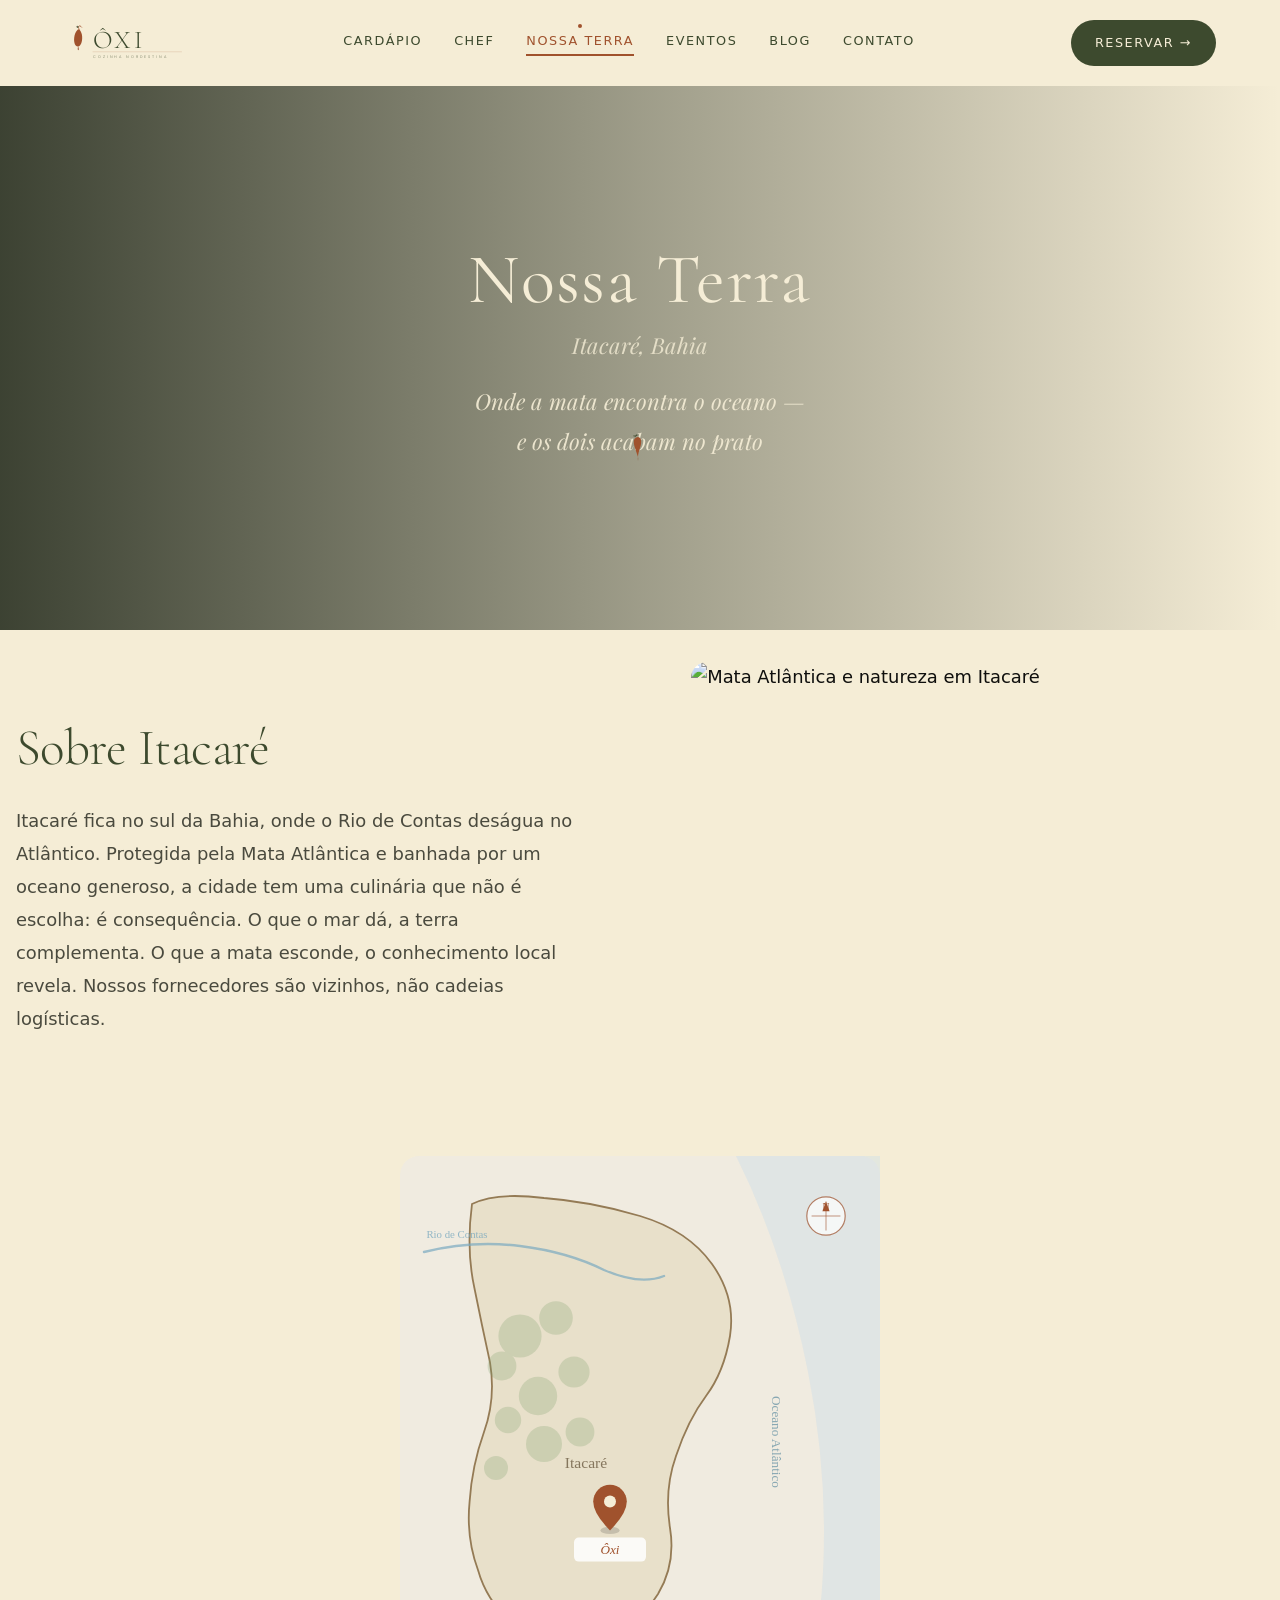
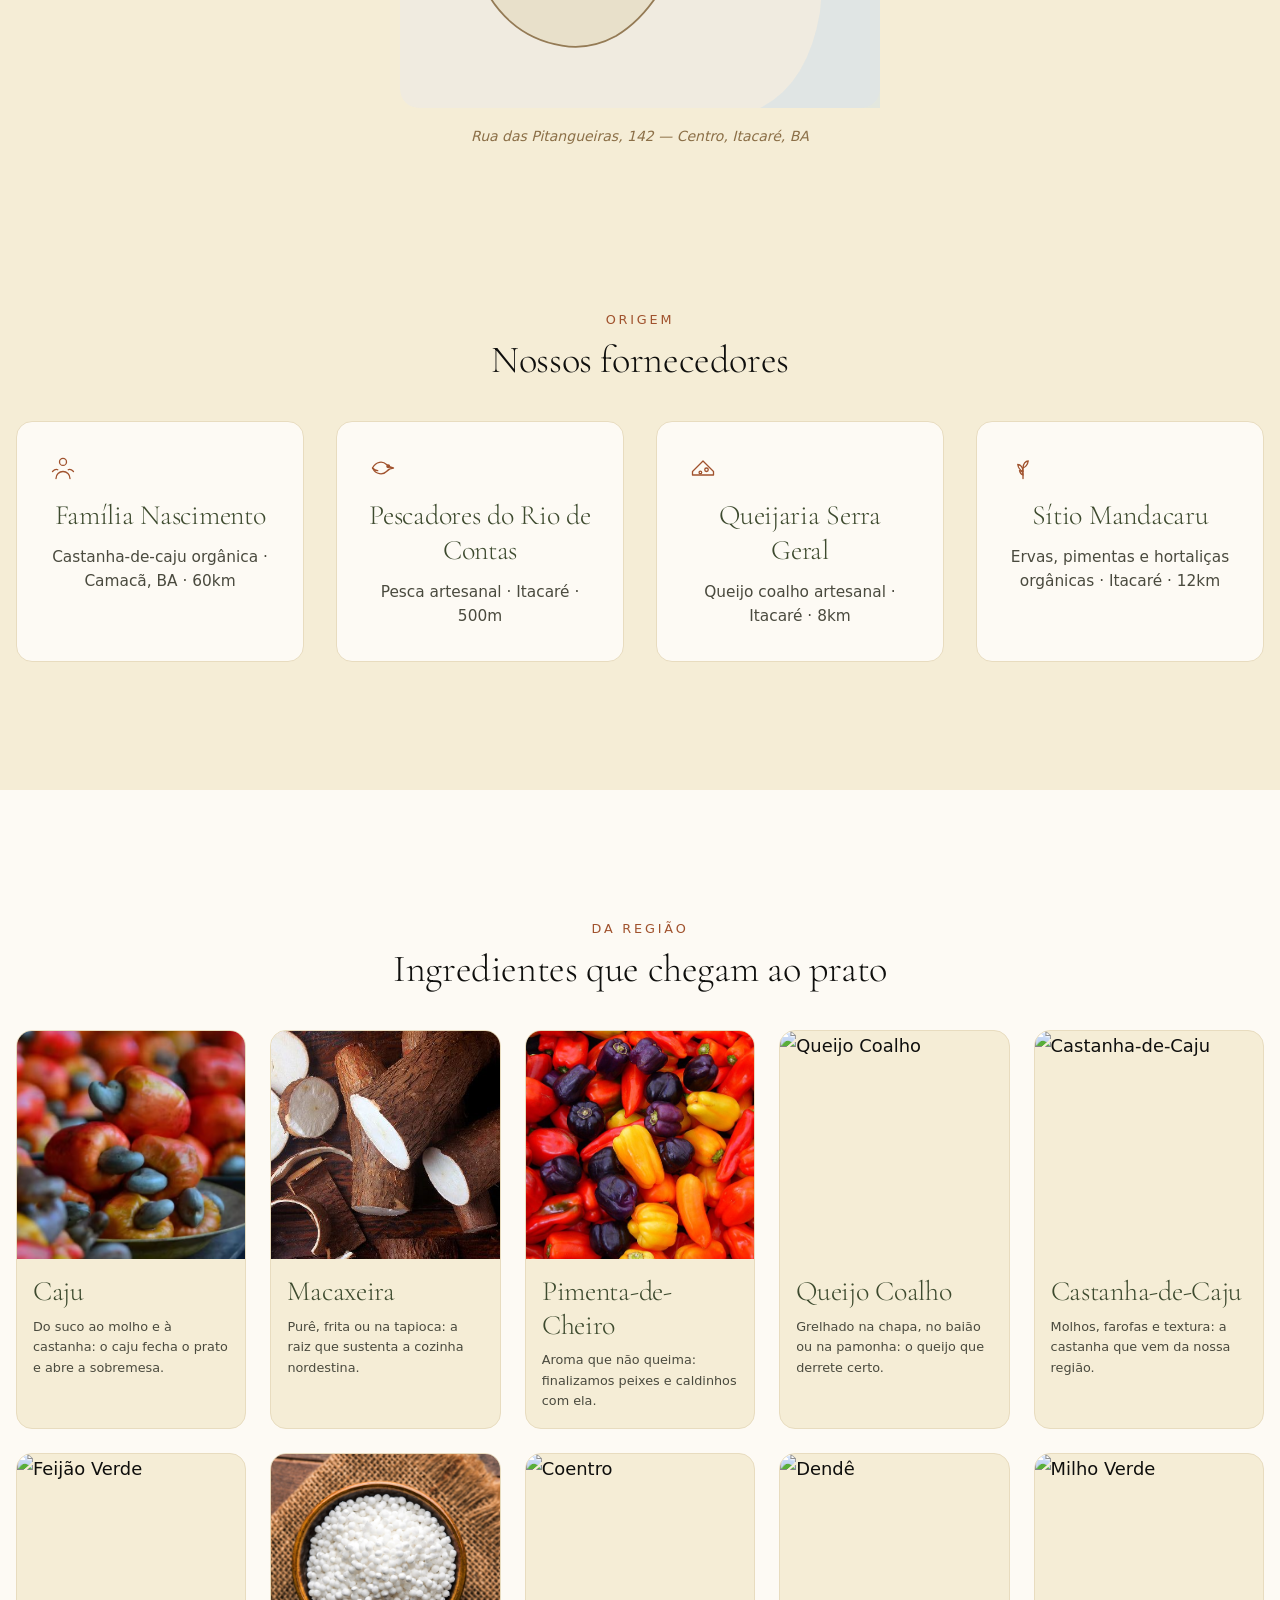
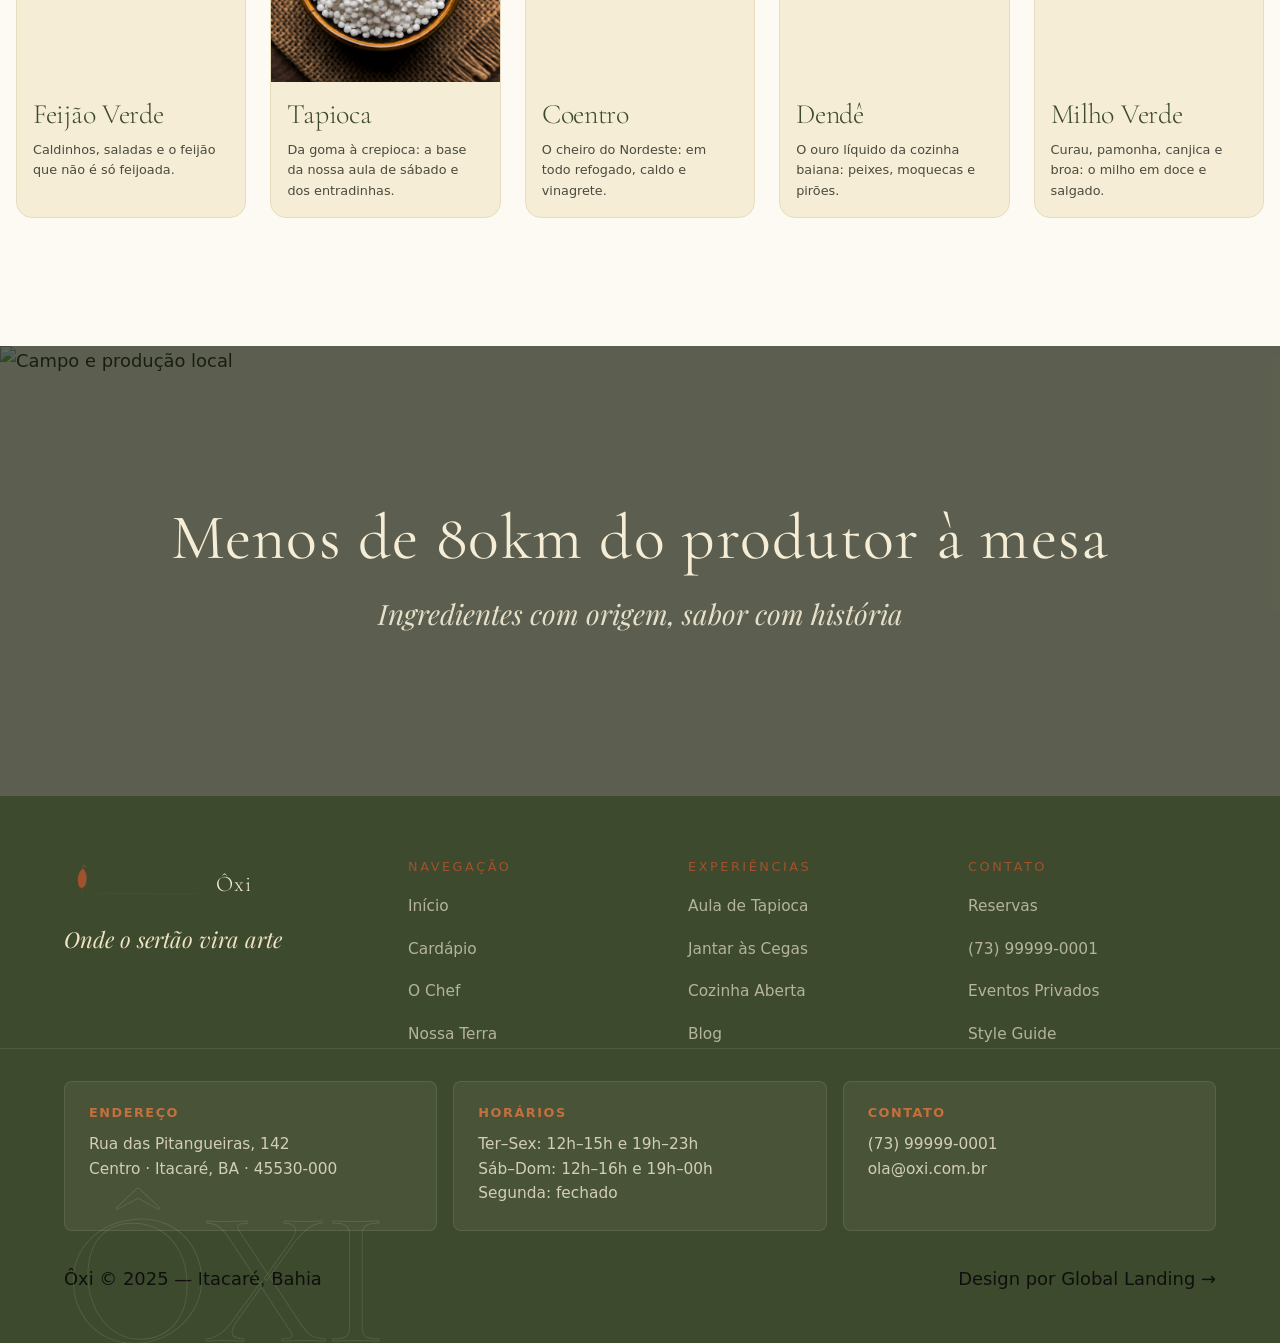
==== commit 3482fbb8: "Update local imagery across homepage and Nossa Terra sections. Replace external image URLs with proj" ====
--- a/nossa-terra.html
+++ b/nossa-terra.html
@@ -250,17 +250,17 @@
       </div>
       <div class="terra-ingredientes__grid gsap-stagger">
         <article class="terra-ingrediente gsap-stagger-item">
-          <div class="terra-ingrediente__img"><img src="https://upload.wikimedia.org/wikipedia/commons/thumb/5/50/Cajus.jpg/400px-Cajus.jpg" alt="Caju" loading="lazy"/></div>
+          <div class="terra-ingrediente__img"><img src="assets/img/nossa-terra/ingredientes/caju-itacare-bahia.jpg" alt="Caju" loading="lazy"/></div>
           <h3 class="terra-ingrediente__nome">Caju</h3>
           <p class="terra-ingrediente__frase">Do suco ao molho e à castanha: o caju fecha o prato e abre a sobremesa.</p>
         </article>
         <article class="terra-ingrediente gsap-stagger-item">
-          <div class="terra-ingrediente__img"><img src="https://upload.wikimedia.org/wikipedia/commons/thumb/5/54/Cassava-tapioca-plant-luca-galuzzi-2009.jpg/400px-Cassava-tapioca-plant-luca-galuzzi-2009.jpg" alt="Macaxeira" loading="lazy"/></div>
+          <div class="terra-ingrediente__img"><img src="assets/img/nossa-terra/ingredientes/macaxeira-itacare-bahia.jpg" alt="Macaxeira" loading="lazy"/></div>
           <h3 class="terra-ingrediente__nome">Macaxeira</h3>
           <p class="terra-ingrediente__frase">Purê, frita ou na tapioca: a raiz que sustenta a cozinha nordestina.</p>
         </article>
         <article class="terra-ingrediente gsap-stagger-item">
-          <div class="terra-ingrediente__img"><img src="https://upload.wikimedia.org/wikipedia/commons/thumb/a/a2/Capsicum_chinense_pods.jpg/400px-Capsicum_chinense_pods.jpg" alt="Pimenta-de-Cheiro" loading="lazy"/></div>
+          <div class="terra-ingrediente__img"><img src="assets/img/nossa-terra/ingredientes/pimenta-de-cheiro-itacare-bahia.jpg" alt="Pimenta-de-Cheiro" loading="lazy"/></div>
           <h3 class="terra-ingrediente__nome">Pimenta-de-Cheiro</h3>
           <p class="terra-ingrediente__frase">Aroma que não queima: finalizamos peixes e caldinhos com ela.</p>
         </article>
@@ -275,17 +275,17 @@
           <p class="terra-ingrediente__frase">Molhos, farofas e textura: a castanha que vem da nossa região.</p>
         </article>
         <article class="terra-ingrediente gsap-stagger-item">
-          <div class="terra-ingrediente__img"><img src="https://upload.wikimedia.org/wikipedia/commons/thumb/6/6c/Phaseolus_vulgaris_6.jpg/400px-Phaseolus_vulgaris_6.jpg" alt="Feijão Verde" loading="lazy"/></div>
+          <div class="terra-ingrediente__img"><img src="assets/img/nossa-terra/ingredientes/feijao-verde-itacare-bahia.JPG" alt="Feijão Verde" loading="lazy"/></div>
           <h3 class="terra-ingrediente__nome">Feijão Verde</h3>
           <p class="terra-ingrediente__frase">Caldinhos, saladas e o feijão que não é só feijoada.</p>
         </article>
         <article class="terra-ingrediente gsap-stagger-item">
-          <div class="terra-ingrediente__img"><img src="https://upload.wikimedia.org/wikipedia/commons/thumb/4/48/Tapioca_pearls.jpg/400px-Tapioca_pearls.jpg" alt="Tapioca" loading="lazy"/></div>
+          <div class="terra-ingrediente__img"><img src="assets/img/nossa-terra/ingredientes/tapioca-itacare-bahia.jpg" alt="Tapioca" loading="lazy"/></div>
           <h3 class="terra-ingrediente__nome">Tapioca</h3>
           <p class="terra-ingrediente__frase">Da goma à crepioca: a base da nossa aula de sábado e dos entradinhas.</p>
         </article>
         <article class="terra-ingrediente gsap-stagger-item">
-          <div class="terra-ingrediente__img"><img src="https://upload.wikimedia.org/wikipedia/commons/thumb/f/f7/Coriander_fresh_herb_dhania.jpg/400px-Coriander_fresh_herb_dhania.jpg" alt="Coentro" loading="lazy"/></div>
+          <div class="terra-ingrediente__img"><img src="assets/img/nossa-terra/ingredientes/coentro-itacare-bahia.JPG" alt="Coentro" loading="lazy"/></div>
           <h3 class="terra-ingrediente__nome">Coentro</h3>
           <p class="terra-ingrediente__frase">O cheiro do Nordeste: em todo refogado, caldo e vinagrete.</p>
         </article>
--- a/assets/css/home.css
+++ b/assets/css/home.css
@@ -259,6 +259,7 @@
 .prato-card:hover .prato-card__img img { transform: scale(1.07); }
 
 .prato-card__hover { color: var(--cor-areia); font-size: var(--text-sm); line-height: 1.7; }
+.prato-card__hover p { color: var(--cor-branco); font-weight: 500; }
 
 .prato-card__body h4 {
   font-family: var(--font-display);
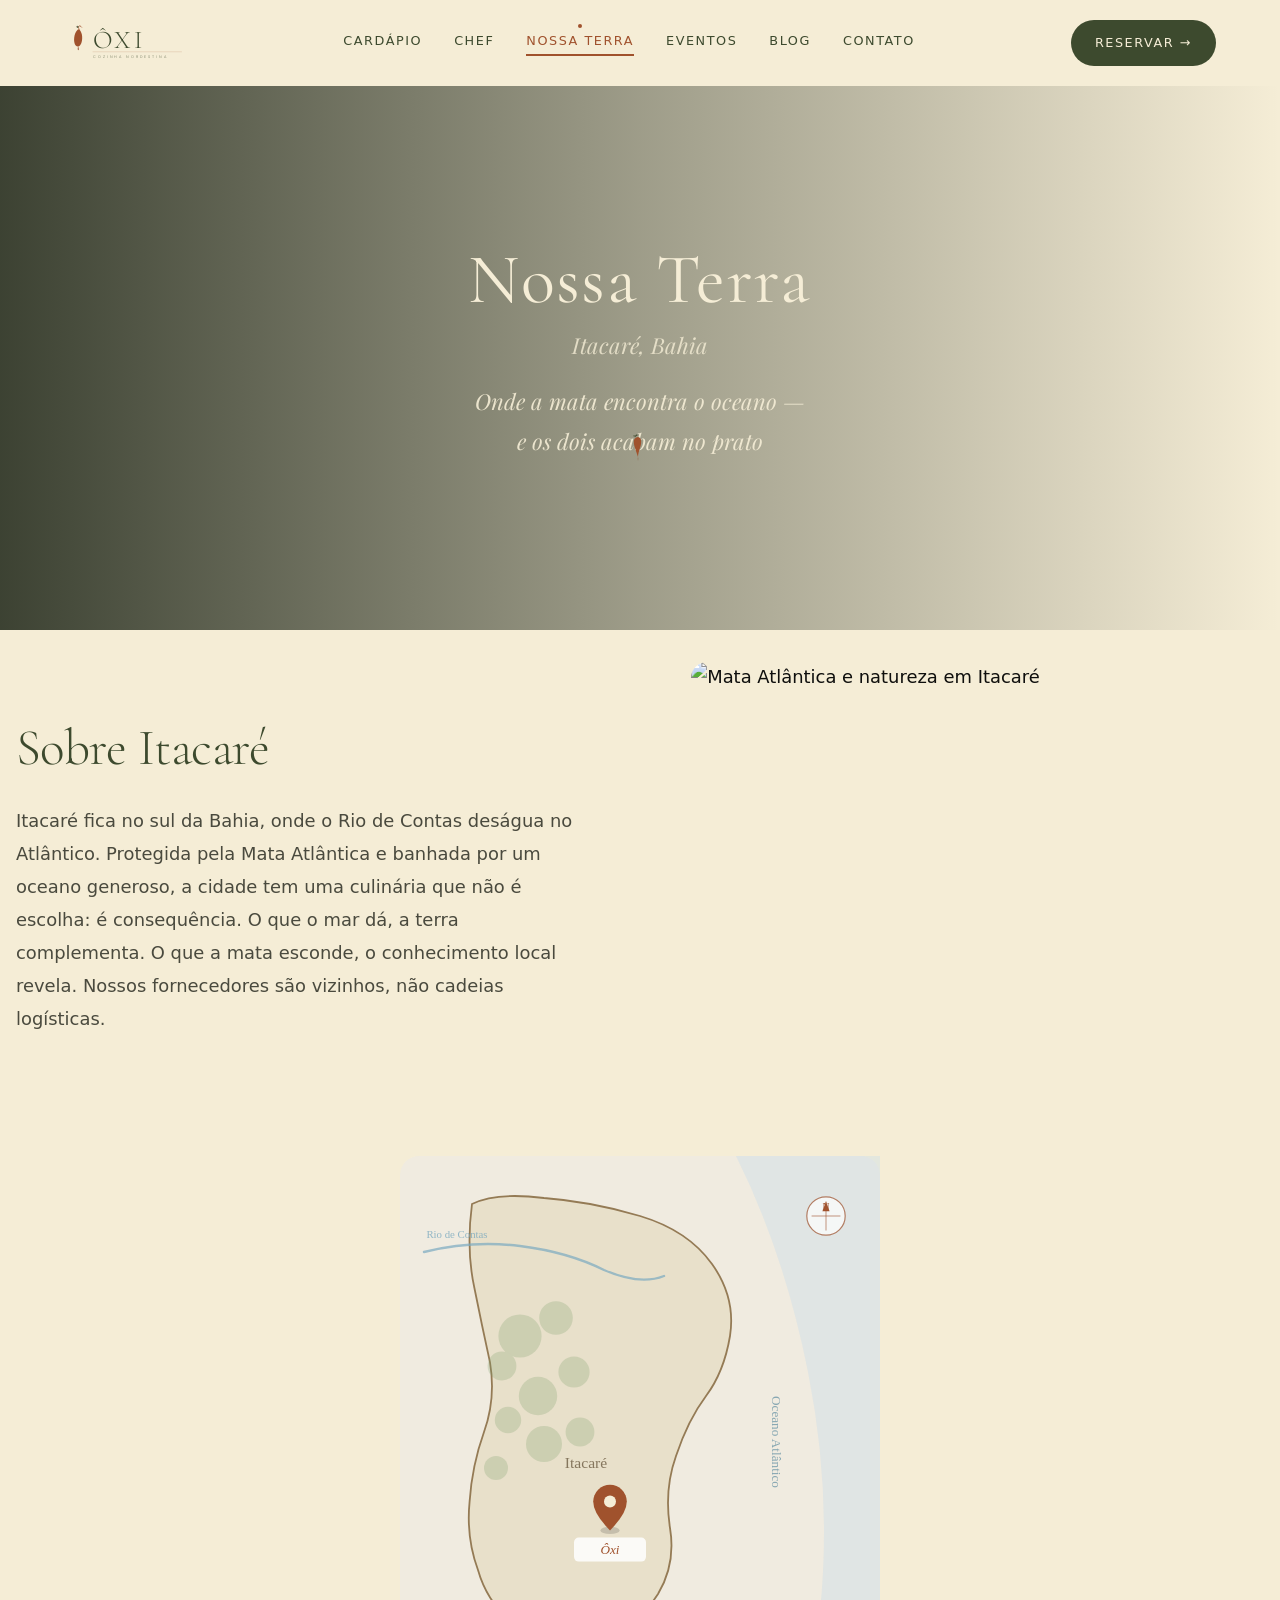
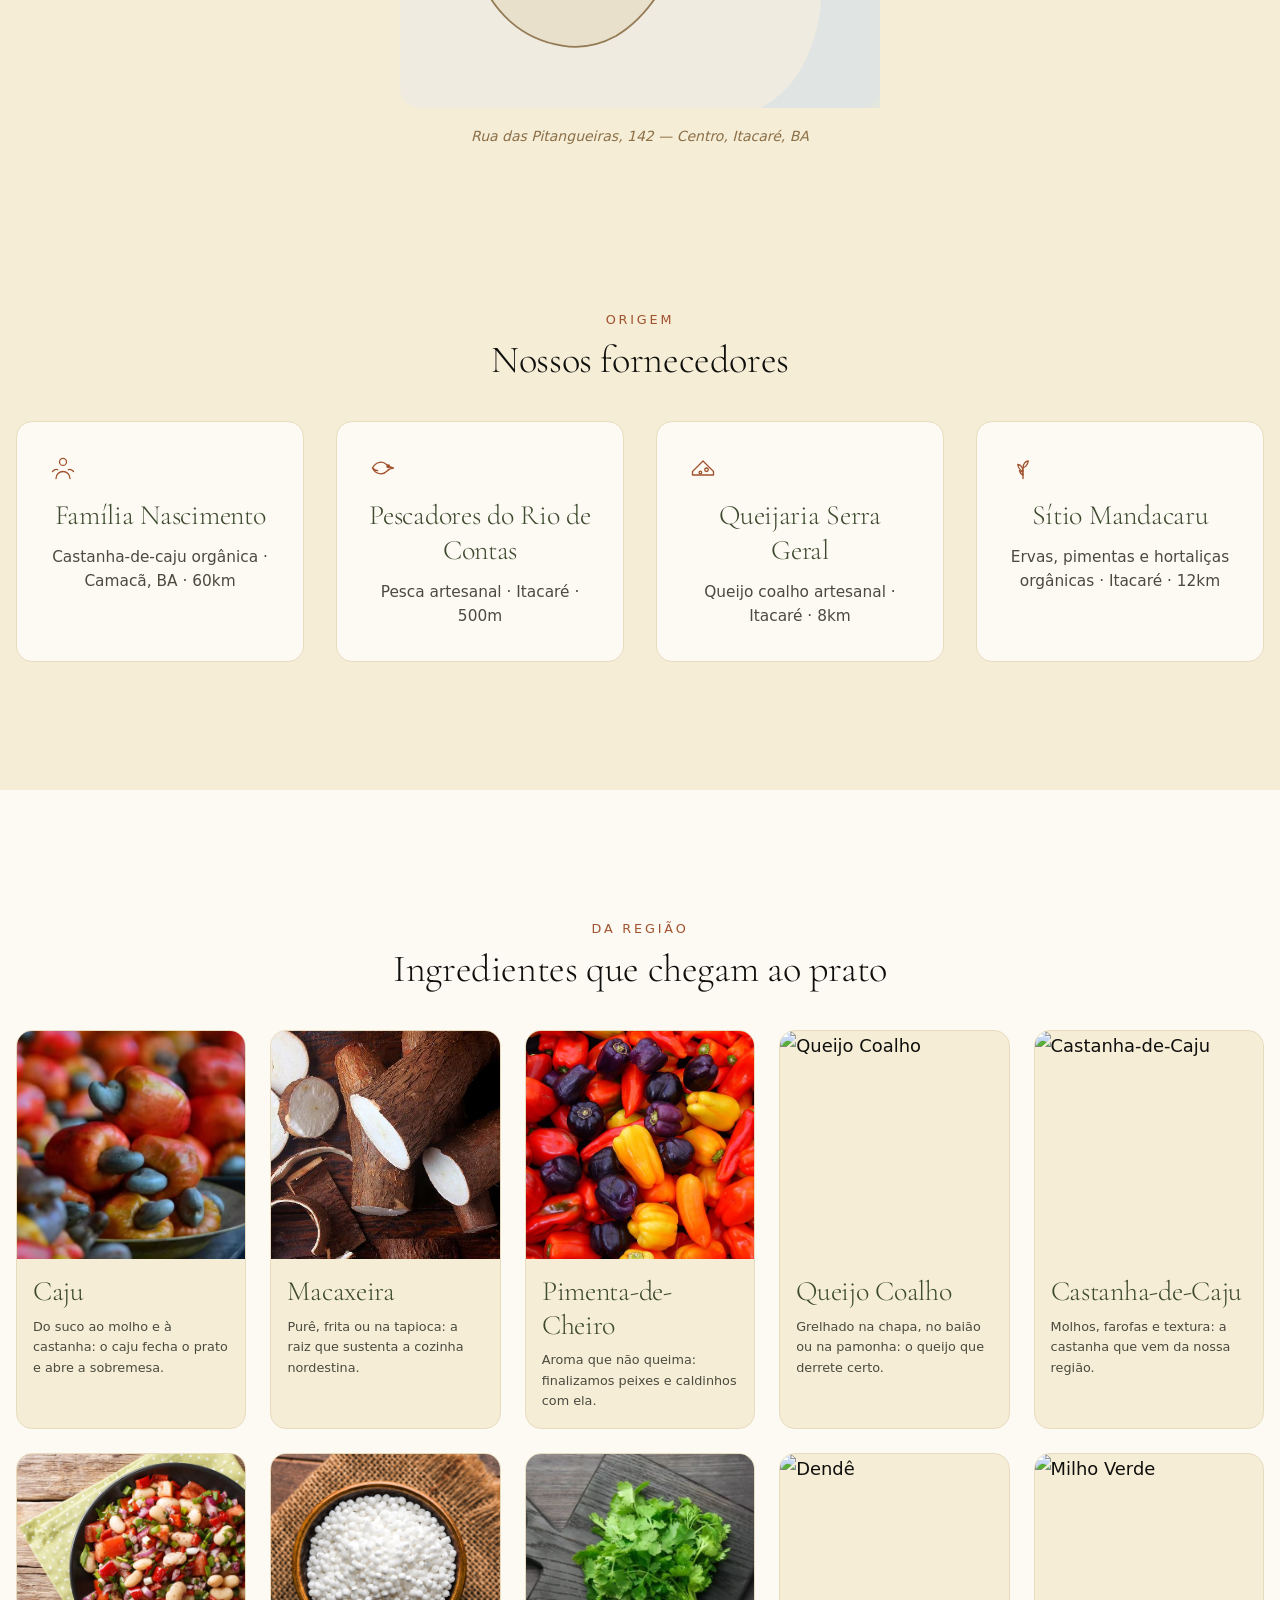
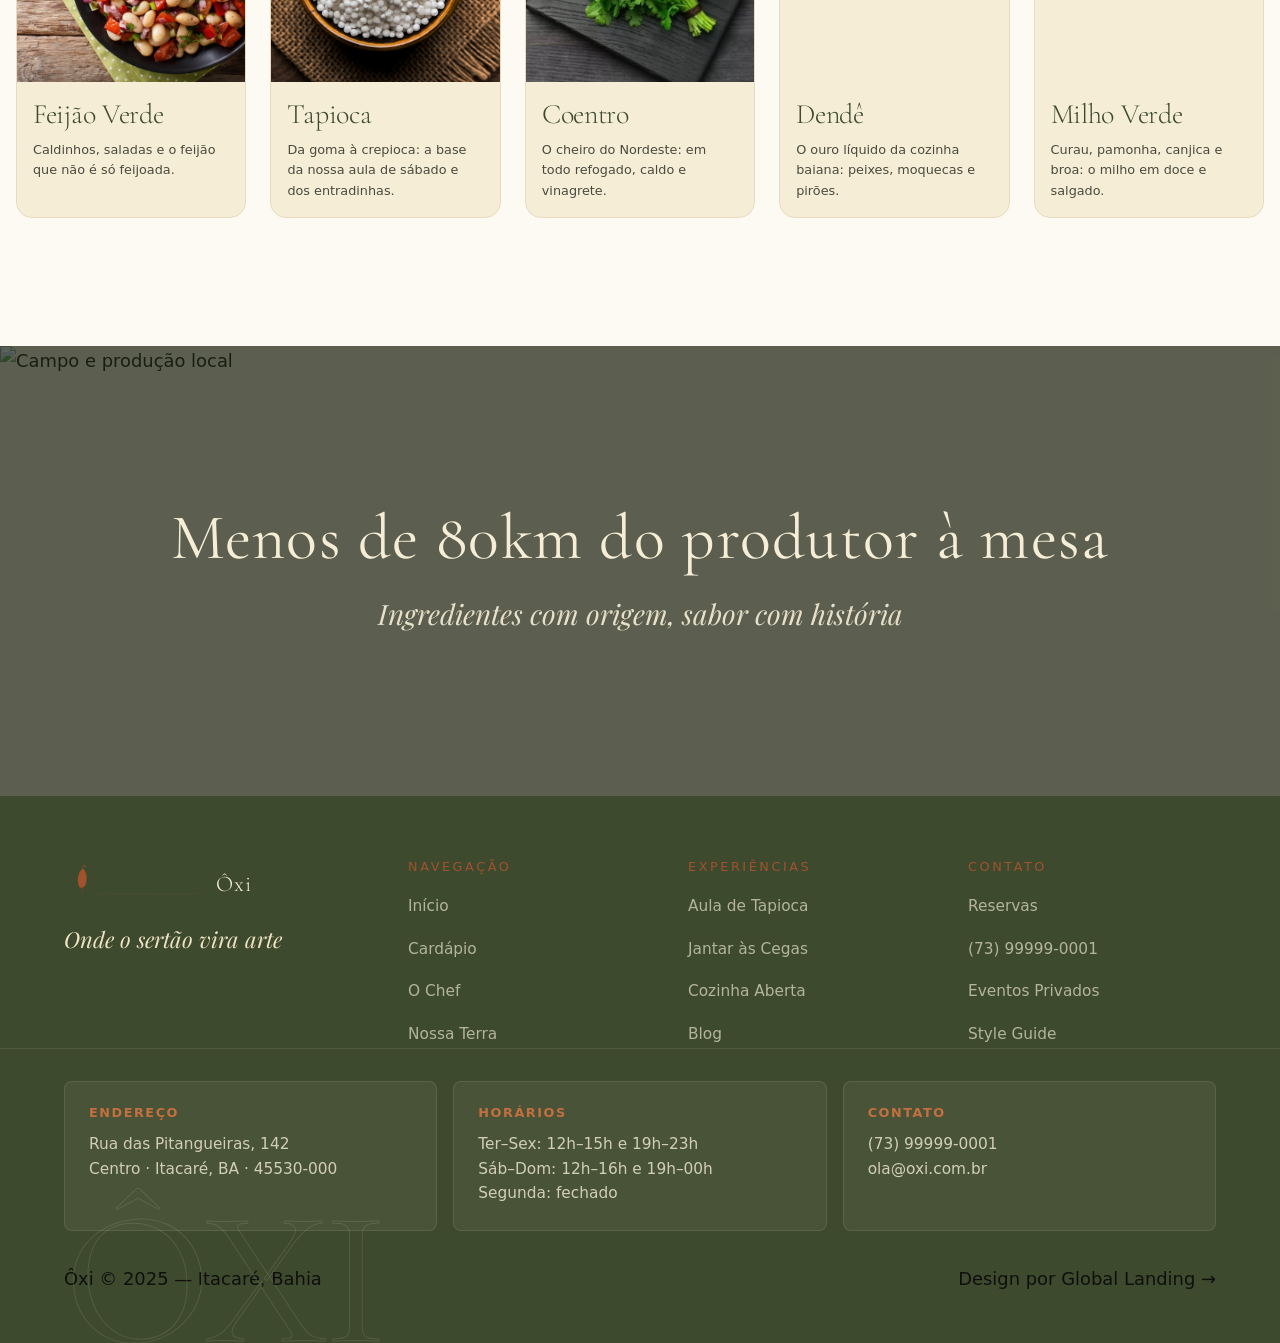
==== commit fbf0427f: "Fix broken ingredient image paths on Nossa Terra page. Use lowercase .jpg extensions for Feijao Verd" ====
--- a/nossa-terra.html
+++ b/nossa-terra.html
@@ -275,7 +275,7 @@
           <p class="terra-ingrediente__frase">Molhos, farofas e textura: a castanha que vem da nossa região.</p>
         </article>
         <article class="terra-ingrediente gsap-stagger-item">
-          <div class="terra-ingrediente__img"><img src="assets/img/nossa-terra/ingredientes/feijao-verde-itacare-bahia.JPG" alt="Feijão Verde" loading="lazy"/></div>
+          <div class="terra-ingrediente__img"><img src="assets/img/nossa-terra/ingredientes/feijao-verde-itacare-bahia.jpg" alt="Feijão Verde" loading="lazy"/></div>
           <h3 class="terra-ingrediente__nome">Feijão Verde</h3>
           <p class="terra-ingrediente__frase">Caldinhos, saladas e o feijão que não é só feijoada.</p>
         </article>
@@ -285,7 +285,7 @@
           <p class="terra-ingrediente__frase">Da goma à crepioca: a base da nossa aula de sábado e dos entradinhas.</p>
         </article>
         <article class="terra-ingrediente gsap-stagger-item">
-          <div class="terra-ingrediente__img"><img src="assets/img/nossa-terra/ingredientes/coentro-itacare-bahia.JPG" alt="Coentro" loading="lazy"/></div>
+          <div class="terra-ingrediente__img"><img src="assets/img/nossa-terra/ingredientes/coentro-itacare-bahia.jpg" alt="Coentro" loading="lazy"/></div>
           <h3 class="terra-ingrediente__nome">Coentro</h3>
           <p class="terra-ingrediente__frase">O cheiro do Nordeste: em todo refogado, caldo e vinagrete.</p>
         </article>
